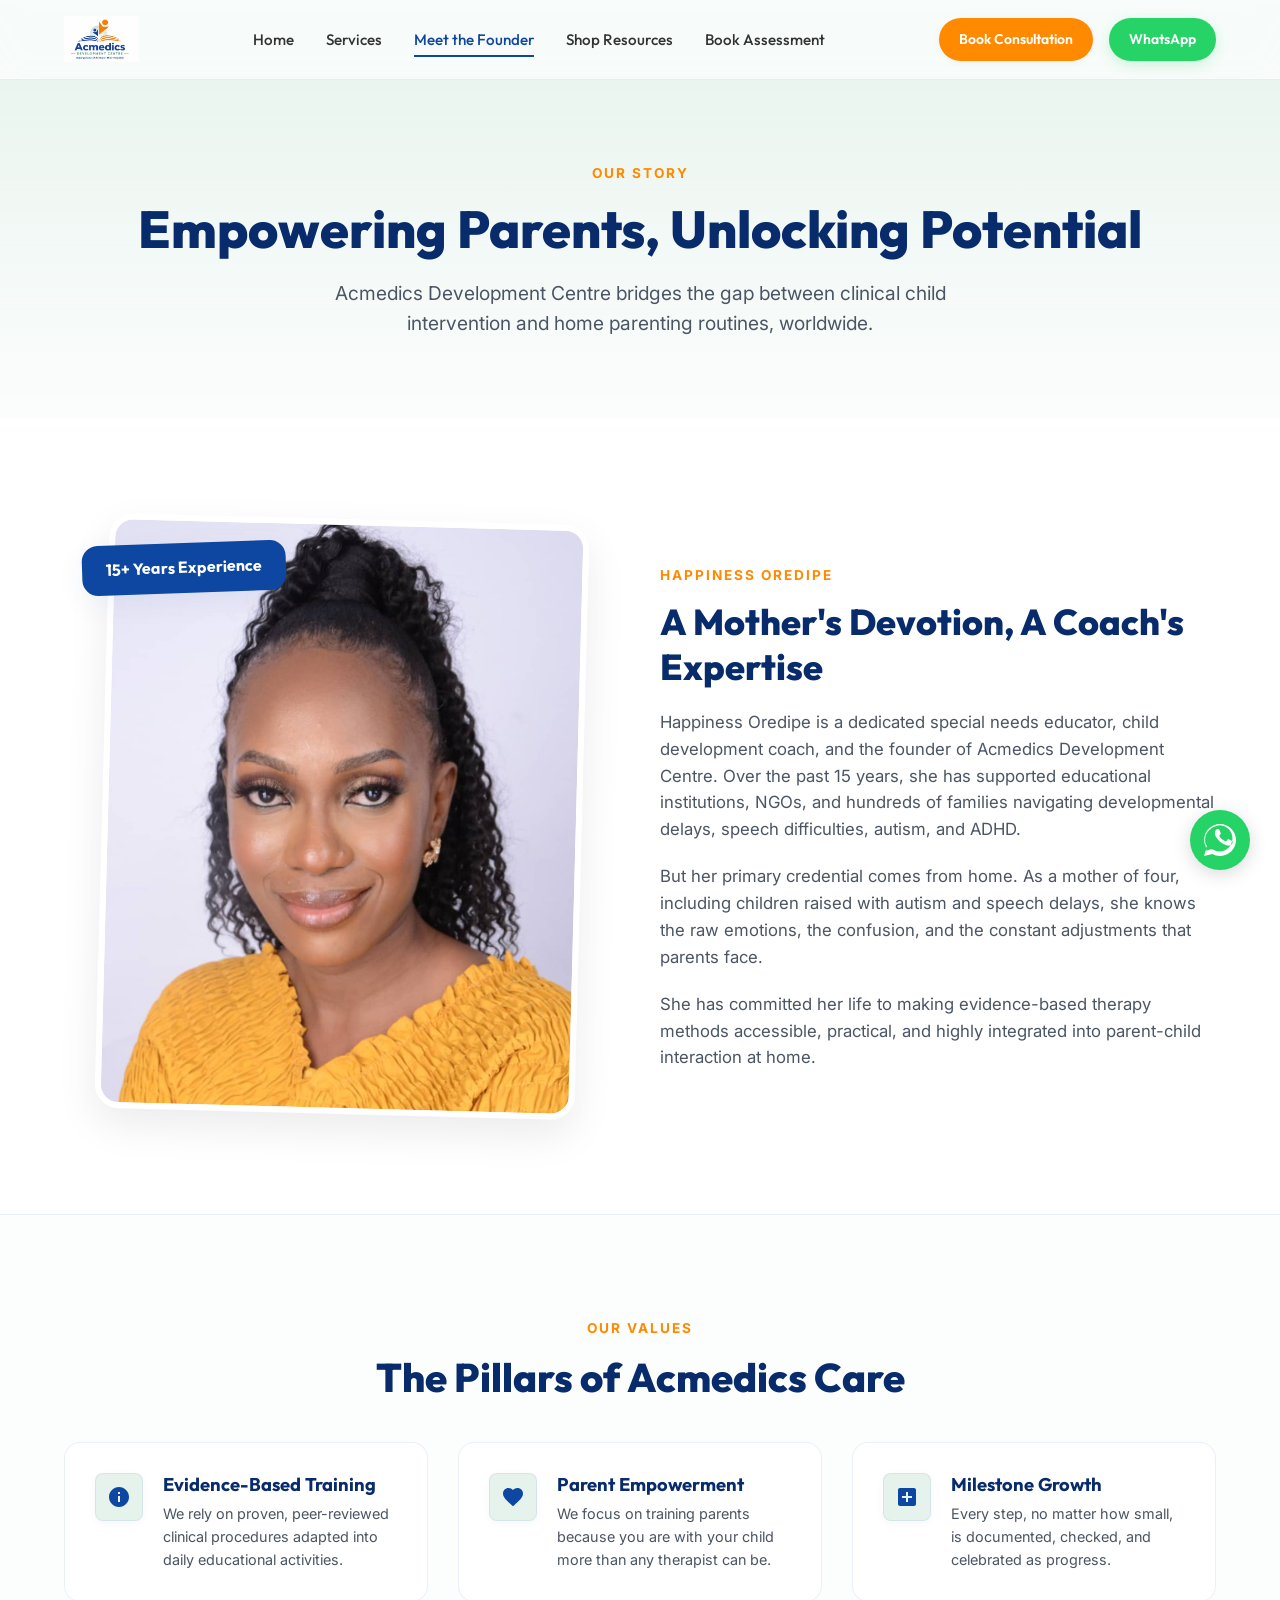
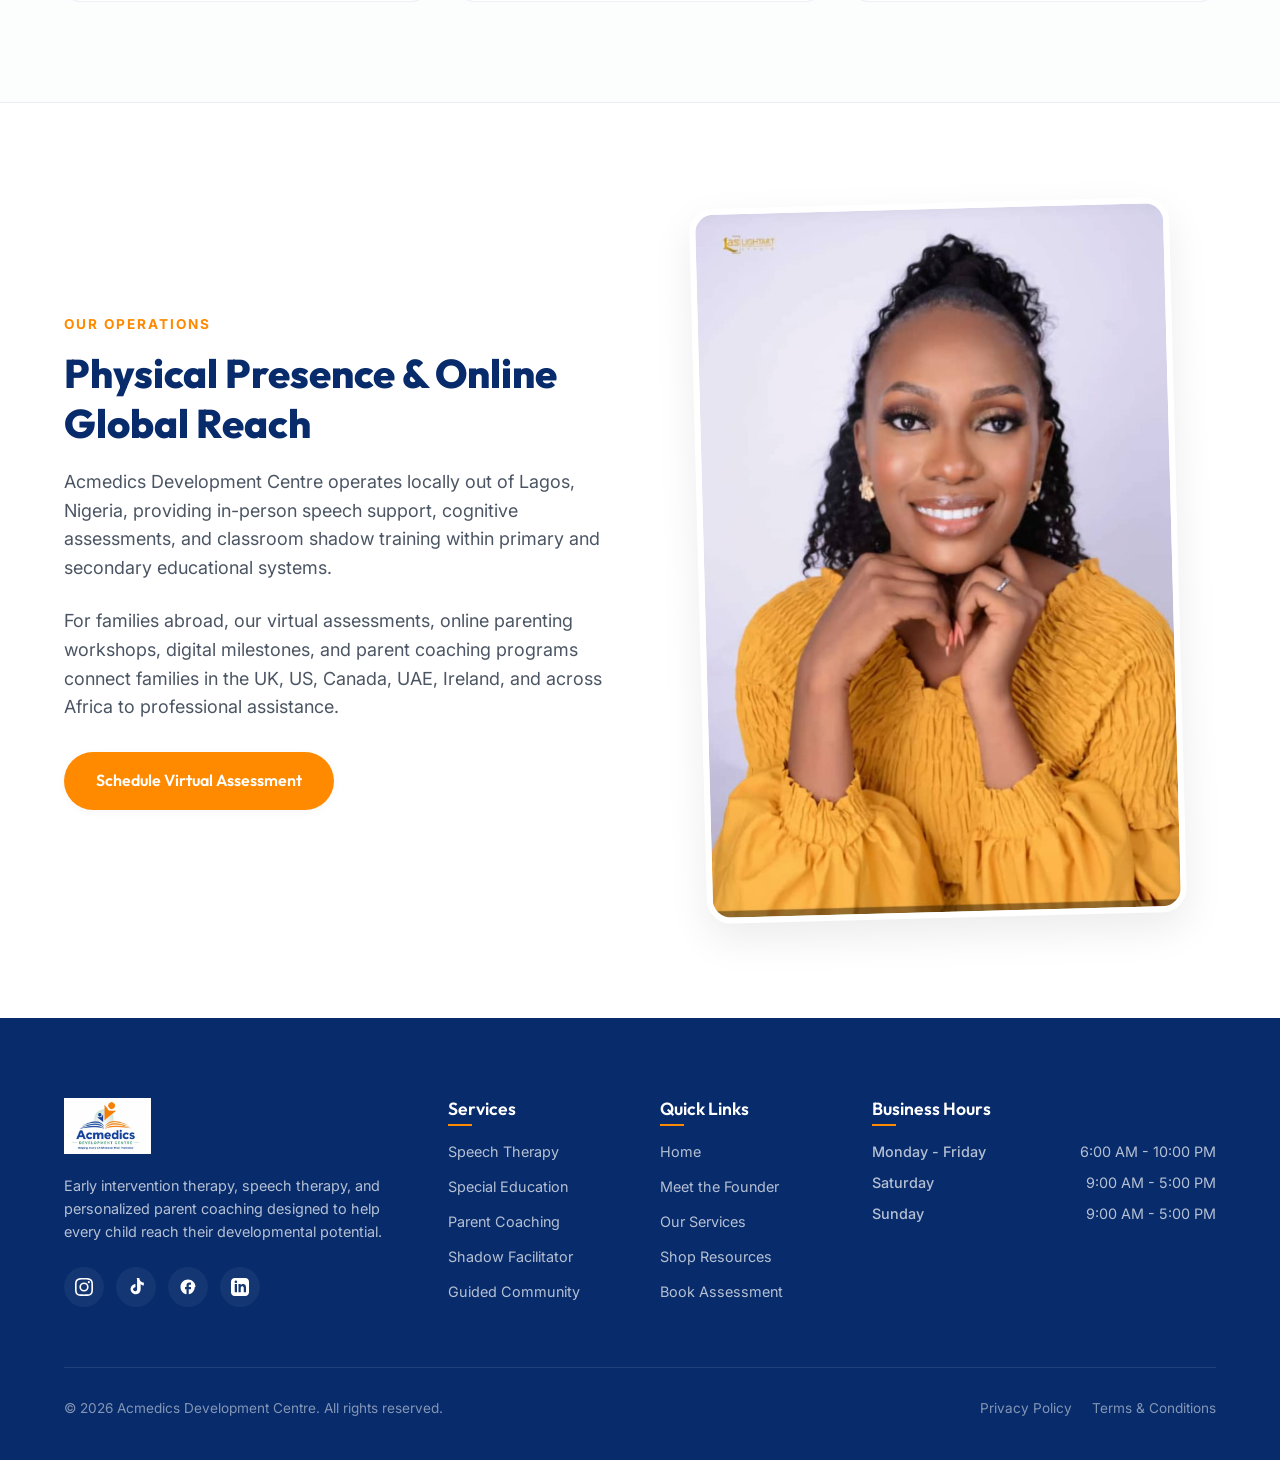
==== about.html @ 39075327 "Initial commit: Acmedics Multi-Page Early Intervention Landing Page with animations" ====
<!DOCTYPE html>
<html lang="en">
<head>
  <meta charset="UTF-8">
  <meta name="viewport" content="width=device-width, initial-scale=1.0">
  <title>About Happiness Oredipe &amp; Acmedics Development Centre</title>
  
  <meta name="description" content="Learn about Happiness Oredipe, founder of Acmedics Development Centre, child development coach, mother of four, and her 15+ years journey supporting families with early intervention and therapies.">
  
  <!-- Custom Stylesheet -->
  <link rel="stylesheet" href="css/style.css">
</head>
<body>

  <!-- ==========================================
     1. NAVIGATION NAVBAR
     ========================================== -->
  <header>
    <div class="container nav-container">
      <a href="index.html" class="logo" id="logoLink">
        <img src="assets/logo.png" alt="Acmedics Development Centre Logo">
      </a>
      
      <nav aria-label="Main Navigation">
        <ul class="nav-menu" id="navMenu">
          <li><a href="index.html" class="nav-link">Home</a></li>
          <li><a href="services.html" class="nav-link">Services</a></li>
          <li><a href="about.html" class="nav-link active-page">Meet the Founder</a></li>
          <li><a href="shop.html" class="nav-link">Shop Resources</a></li>
          <li><a href="book.html" class="nav-link">Book Assessment</a></li>
          <li class="nav-actions-mobile">
            <a href="book.html" class="btn btn-primary btn-sm">Book Consultation</a>
            <a href="https://wa.me/2348067616756" target="_blank" class="btn btn-whatsapp btn-sm">WhatsApp Us</a>
          </li>
        </ul>
      </nav>

      <div class="nav-actions">
        <a href="book.html" class="btn btn-primary btn-sm">Book Consultation</a>
        <a href="https://wa.me/2348067616756" target="_blank" class="btn btn-whatsapp btn-sm">
          WhatsApp
        </a>
      </div>

      <button class="nav-toggle" id="menuToggle" aria-label="Toggle Menu">
        <span></span>
        <span></span>
        <span></span>
      </button>
    </div>
  </header>

  <!-- ==========================================
     2. PAGE HERO
     ========================================== -->
  <section class="page-hero">
    <div class="container">
      <span class="section-subtitle">Our Story</span>
      <h1>Empowering Parents, Unlocking Potential</h1>
      <p>Acmedics Development Centre bridges the gap between clinical child intervention and home parenting routines, worldwide.</p>
    </div>
  </section>

  <!-- ==========================================
     3. FOUNDER PROFILE
     ========================================== -->
  <section class="section-padding" style="background-color: var(--color-white);">
    <div class="container grid-2">
      <div class="founder-img-container reveal">
        <div class="founder-img-frame" style="transform: rotate(1.5deg);">
          <img src="assets/founder_1.jpg" alt="Happiness Oredipe looking direct and smiling warmly">
        </div>
        <div class="founder-badge" style="background-color: var(--color-primary); color: var(--color-white); bottom: auto; top: 24px; left: -20px; right: auto; transform: rotate(-2deg);">15+ Years Experience</div>
      </div>
      <div class="reveal delay-200">
        <span class="section-subtitle">Happiness Oredipe</span>
        <h2 class="section-title" style="font-size: 2.25rem;">A Mother's Devotion, A Coach's Expertise</h2>
        <p class="section-desc" style="text-align: left; margin-left: 0; margin-bottom: 20px; font-size: 1.05rem;">
          Happiness Oredipe is a dedicated special needs educator, child development coach, and the founder of Acmedics Development Centre. Over the past 15 years, she has supported educational institutions, NGOs, and hundreds of families navigating developmental delays, speech difficulties, autism, and ADHD.
        </p>
        <p class="section-desc" style="text-align: left; margin-left: 0; margin-bottom: 20px; font-size: 1.05rem;">
          But her primary credential comes from home. As a mother of four, including children raised with autism and speech delays, she knows the raw emotions, the confusion, and the constant adjustments that parents face. 
        </p>
        <p class="section-desc" style="text-align: left; margin-left: 0; margin-bottom: 0; font-size: 1.05rem;">
          She has committed her life to making evidence-based therapy methods accessible, practical, and highly integrated into parent-child interaction at home.
        </p>
      </div>
    </div>
  </section>

  <!-- ==========================================
     4. PILLARS & MISSION
     ========================================== -->
  <section class="section-padding" style="background-color: var(--color-bg-light); border-top: var(--border-light); border-bottom: var(--border-light);">
    <div class="container">
      <div class="text-center">
        <span class="section-subtitle">Our Values</span>
        <h2 class="section-title">The Pillars of Acmedics Care</h2>
      </div>
      
      <div class="grid-3" style="margin-top: 40px;">
        
        <!-- Pillar 1 -->
        <div class="benefit-card reveal" style="background-color: var(--color-white);">
          <div class="benefit-icon" style="color: var(--color-primary); background-color: var(--color-mint);">
            <svg viewBox="0 0 24 24" fill="currentColor"><path d="M12 2C6.48 2 2 6.48 2 12s4.48 10 10 10 10-4.48 10-10S17.52 2 12 2zm1 15h-2v-6h2v6zm0-8h-2V7h2v2z"/></svg>
          </div>
          <div class="benefit-content">
            <h3>Evidence-Based Training</h3>
            <p>We rely on proven, peer-reviewed clinical procedures adapted into daily educational activities.</p>
          </div>
        </div>

        <!-- Pillar 2 -->
        <div class="benefit-card reveal delay-100" style="background-color: var(--color-white);">
          <div class="benefit-icon" style="color: var(--color-primary); background-color: var(--color-mint);">
            <svg viewBox="0 0 24 24" fill="currentColor"><path d="M12 21.35l-1.45-1.32C5.4 15.36 2 12.28 2 8.5 2 5.42 4.42 3 7.5 3c1.74 0 3.41.81 4.5 2.09C13.09 3.81 14.76 3 16.5 3 19.58 3 22 5.42 22 8.5c0 3.78-3.4 6.86-8.55 11.54L12 21.35z"/></svg>
          </div>
          <div class="benefit-content">
            <h3>Parent Empowerment</h3>
            <p>We focus on training parents because you are with your child more than any therapist can be.</p>
          </div>
        </div>

        <!-- Pillar 3 -->
        <div class="benefit-card reveal delay-200" style="background-color: var(--color-white);">
          <div class="benefit-icon" style="color: var(--color-primary); background-color: var(--color-mint);">
            <svg viewBox="0 0 24 24" fill="currentColor"><path d="M19 3H5c-1.1 0-2 .9-2 2v14c0 1.1.9 2 2 2h14c1.1 0 2-.9 2-2V5c0-1.1-.9-2-2-2zm-2 10h-4v4h-2v-4H7v-2h4V7h2v4h4v2z"/></svg>
          </div>
          <div class="benefit-content">
            <h3>Milestone Growth</h3>
            <p>Every step, no matter how small, is documented, checked, and celebrated as progress.</p>
          </div>
        </div>

      </div>
    </div>
  </section>

  <!-- ==========================================
     5. GEOGRAPHIC ECOSYSTEM
     ========================================== -->
  <section class="section-padding" style="background-color: var(--color-white);">
    <div class="container grid-2">
      <div class="reveal">
        <span class="section-subtitle">Our Operations</span>
        <h2 class="section-title">Physical Presence &amp; Online Global Reach</h2>
        <p class="section-desc" style="text-align: left; margin-left: 0; margin-bottom: 24px;">
          Acmedics Development Centre operates locally out of Lagos, Nigeria, providing in-person speech support, cognitive assessments, and classroom shadow training within primary and secondary educational systems.
        </p>
        <p class="section-desc" style="text-align: left; margin-left: 0; margin-bottom: 30px;">
          For families abroad, our virtual assessments, online parenting workshops, digital milestones, and parent coaching programs connect families in the UK, US, Canada, UAE, Ireland, and across Africa to professional assistance.
        </p>
        <a href="book.html" class="btn btn-primary">Schedule Virtual Assessment</a>
      </div>
      <div class="founder-img-container reveal delay-200">
        <div class="founder-img-frame" style="transform: rotate(-1.5deg);">
          <img src="assets/founder_2.jpg" alt="Happiness Oredipe chin on hands smiling warmly">
        </div>
      </div>
    </div>
  </section>

  <!-- ==========================================
     6. FOOTER
     ========================================== -->
  <footer>
    <div class="container">
      <div class="footer-top">
        <div class="footer-brand">
          <img src="assets/logo.png" alt="Acmedics Logo White">
          <p>
            Early intervention therapy, speech therapy, and personalized parent coaching designed to help every child reach their developmental potential.
          </p>
          <div class="footer-socials">
            <a href="https://instagram.com/HappinessOredipe" class="social-icon" target="_blank" aria-label="Instagram">
              <svg viewBox="0 0 24 24"><path d="M12 2.163c3.204 0 3.584.012 4.85.07 3.252.148 4.771 1.691 4.919 4.919.058 1.265.069 1.645.069 4.849 0 3.205-.012 3.584-.069 4.849-.149 3.225-1.664 4.771-4.919 4.919-1.266.058-1.644.07-4.85.07-3.204 0-3.584-.012-4.849-.07-3.26-.149-4.771-1.699-4.919-4.92-.058-1.265-.07-1.644-.07-4.849 0-3.204.013-3.583.07-4.849.149-3.227 1.664-4.771 4.919-4.919 1.266-.057 1.645-.069 4.849-.069zM12 0C8.741 0 8.333.014 7.053.072 2.695.272.273 2.69.073 7.051.014 8.333 0 8.741 0 12c0 3.259.014 3.668.072 4.948.2 4.358 2.618 6.78 6.98 6.98 1.281.058 1.689.072 4.948.072 3.259 0 3.668-.014 4.948-.072 4.354-.2 6.782-2.618 6.979-6.98.059-1.28.073-1.689.073-4.948 0-3.259-.014-3.667-.072-4.947-.196-4.354-2.617-6.78-6.979-6.98C15.668.014 15.259 0 12 0zm0 5.838a6.162 6.162 0 1 0 0 12.324 6.162 6.162 0 0 0 0-12.324zM12 16a4 4 0 1 1 0-8 4 4 0 0 1 0 8zm6.406-11.845a1.44 1.44 0 1 0 0 2.881 1.44 1.44 0 0 0 0-2.881z"/></svg>
            </a>
            <a href="https://tiktok.com/@HappinessOredipe" class="social-icon" target="_blank" aria-label="TikTok">
              <svg viewBox="0 0 24 24"><path d="M12.525.02c1.31-.02 2.61-.01 3.91-.02.08 1.53.63 3.09 1.75 4.17 1.12 1.11 2.7 1.62 4.24 1.79v4.03c-1.44-.17-2.86-.74-3.99-1.72-.08-.07-.17-.17-.24-.26v6.52c.03 2.11-.74 4.31-2.42 5.66-1.77 1.44-4.26 1.84-6.41 1.09-2.27-.78-4.04-2.81-4.47-5.18-.55-2.85.74-5.96 3.26-7.25.96-.5 2.02-.73 3.1-.71v4.13c-.88-.04-1.82.26-2.43.93-.8.84-.9 2.19-.3 3.19.64 1.09 2.02 1.62 3.19 1.25 1-.31 1.74-1.28 1.74-2.35-.02-3.15-.01-6.3-.01-9.45.01-1.63.01-3.25.01-4.88z"/></svg>
            </a>
            <a href="https://facebook.com/Happiness Oredipe" class="social-icon" target="_blank" aria-label="Facebook">
              <svg viewBox="0 0 24 24"><path d="M22 12c0-5.52-4.48-10-10-10S2 6.48 2 12c0 4.84 3.44 8.87 8 9.8V15H8v-3h2V9.5C10 7.57 11.57 6 13.5 6H16v3h-2c-.55 0-1 .45-1 1V12h3v3h-3v6.8c4.56-.93 8-4.96 8-9.8z"/></svg>
            </a>
            <a href="https://linkedin.com/in/Happiness Oredipe" class="social-icon" target="_blank" aria-label="LinkedIn">
              <svg viewBox="0 0 24 24"><path d="M19 0h-14c-2.761 0-5 2.239-5 5v14c0 2.761 2.239 5 5 5h14c2.762 0 5-2.239 5-5v-14c0-2.761-2.238-5-5-5zm-11 19h-3v-11h3v11zm-1.5-12.268c-.966 0-1.75-.779-1.75-1.75s.784-1.75 1.75-1.75 1.75.779 1.75 1.75-.784 1.75-1.75 1.75zm13.5 12.268h-3v-5.604c0-3.368-4-3.113-4 0v5.604h-3v-11h3v1.765c1.396-2.586 7-2.777 7 2.476v6.759z"/></svg>
            </a>
          </div>
        </div>
        
        <div class="footer-col">
          <h4>Services</h4>
          <ul class="footer-links">
            <li><a href="services.html">Speech Therapy</a></li>
            <li><a href="services.html">Special Education</a></li>
            <li><a href="services.html">Parent Coaching</a></li>
            <li><a href="services.html">Shadow Facilitator</a></li>
            <li><a href="about.html">Guided Community</a></li>
          </ul>
        </div>

        <div class="footer-col">
          <h4>Quick Links</h4>
          <ul class="footer-links">
            <li><a href="index.html">Home</a></li>
            <li><a href="about.html">Meet the Founder</a></li>
            <li><a href="services.html">Our Services</a></li>
            <li><a href="shop.html">Shop Resources</a></li>
            <li><a href="book.html">Book Assessment</a></li>
          </ul>
        </div>

        <div class="footer-col">
          <h4>Business Hours</h4>
          <ul class="footer-hours-list">
            <li><span>Monday - Friday</span> <span>6:00 AM - 10:00 PM</span></li>
            <li><span>Saturday</span> <span>9:00 AM - 5:00 PM</span></li>
            <li><span>Sunday</span> <span>9:00 AM - 5:00 PM</span></li>
          </ul>
        </div>
      </div>

      <div class="footer-bottom">
        <p>&copy; 2026 Acmedics Development Centre. All rights reserved.</p>
        <div class="footer-legal-links">
          <a href="#">Privacy Policy</a>
          <a href="#">Terms &amp; Conditions</a>
        </div>
      </div>
    </div>
  </footer>

  <!-- WhatsApp FAB -->
  <a href="https://wa.me/2348067616756?text=Hello%20Acmedics%2C%20I%20have%20questions%20regarding%20your%20coaching%20programs." class="whatsapp-fab" target="_blank" aria-label="Chat on WhatsApp">
    <svg viewBox="0 0 24 24"><path d="M.057 24l1.687-6.163c-1.041-1.804-1.588-3.849-1.587-5.946C.06 5.348 5.397.01 12.008.01c3.202.001 6.212 1.246 8.477 3.514 2.266 2.268 3.507 5.28 3.505 8.484-.004 6.657-5.34 11.997-11.953 11.997-2.005-.001-3.973-.502-5.724-1.455L0 24zm6.59-4.846c1.6.95 3.188 1.449 4.825 1.451 5.436 0 9.86-4.37 9.864-9.799.002-2.63-1.023-5.101-2.885-6.966a9.89 9.89 0 0 0-6.98-2.878C5.234 1.962.81 6.333.806 11.763c-.001 1.67.46 3.3 1.336 4.729l-.955 3.49 3.585-.929zm14.073-6.685c-.328-.164-1.942-.958-2.242-1.069-.3-.109-.519-.164-.738.164-.219.328-.847 1.069-1.039 1.288-.192.219-.384.246-.71.083-.327-.164-1.385-.51-2.637-1.627-.975-.87-1.633-1.944-1.825-2.272-.192-.328-.02-.505.144-.668.148-.147.328-.383.493-.575.164-.192.219-.328.328-.547.11-.219.055-.411-.027-.575-.082-.164-.738-1.78-.975-2.355-.262-.628-.522-.533-.715-.544l-.612-.01c-.219 0-.575.083-.876.411-.3.328-1.149 1.123-1.149 2.738 0 1.615 1.176 3.176 1.341 3.395.164.22 2.313 3.532 5.6 4.95.782.338 1.393.54 1.868.69.786.25 1.5.215 2.064.13.629-.095 1.942-.794 2.216-1.533.273-.739.273-1.37.19-1.506-.083-.137-.3-.219-.628-.383z"/></svg>
  </a>

  <!-- Mobile Sticky CTA Bottom Bar -->
  <div class="mobile-sticky-bar" id="mobileStickyBar">
    <a href="book.html" class="btn btn-primary btn-sm">Book Consultation</a>
    <a href="https://wa.me/2348067616756?text=Hello%20Acmedics%2C%20I%20would%20like%20to%20schedule%20an%20appointment." target="_blank" class="btn btn-whatsapp btn-sm">WhatsApp</a>
  </div>

  <script src="js/main.js"></script>
</body>
</html>
---- css/style.css ----
@import url('https://fonts.googleapis.com/css2?family=Inter:wght@300;400;500;600;700&family=Outfit:wght@400;500;600;700;800&display=swap');

/* ==========================================
   1. DESIGN SYSTEM & ROOT VARIABLES
   ========================================== */
:root {
  /* Color Palette */
  --color-primary: #0D47A1;       /* Deep medical/trustworthy blue */
  --color-primary-light: #1A5CBF; /* Lighter shade for gradients/hovers */
  --color-primary-dark: #072B6B;  /* Deeper shade for headers */
  --color-accent: #FF8A00;        /* Orange Accent for high-impact CTAs */
  --color-accent-light: #FFA133;
  --color-accent-dark: #D47300;
  --color-growth: #4CAF7D;        /* Gentle milestone green */
  --color-mint: #E6F3EC;          /* Soft approachable background mint */
  --color-mint-light: #F2F8F5;    /* Super soft background shade */
  --color-charcoal: #333333;      /* Core text color for readability */
  --color-body-bg: #FCFDFD;       /* Warm background white */
  --color-white: #FFFFFF;
  --color-grey-100: #F3F4F6;
  --color-grey-200: #E5E7EB;
  --color-grey-400: #9CA3AF;
  --color-grey-600: #4B5563;
  
  /* Typography */
  --font-display: 'Outfit', -apple-system, BlinkMacSystemFont, "Segoe UI", Roboto, sans-serif;
  --font-body: 'Inter', -apple-system, BlinkMacSystemFont, "Segoe UI", Roboto, sans-serif;
  
  /* Shadow Systems (Apple-like subtle depths) */
  --shadow-sm: 0 2px 8px rgba(0, 0, 0, 0.04);
  --shadow-md: 0 8px 30px rgba(13, 71, 161, 0.06);
  --shadow-lg: 0 16px 40px rgba(0, 0, 0, 0.08);
  --shadow-card-hover: 0 20px 50px rgba(13, 71, 161, 0.12);
  --shadow-btn-hover: 0 6px 20px rgba(255, 138, 0, 0.3);
  --shadow-btn-primary-hover: 0 6px 20px rgba(13, 71, 161, 0.25);
  
  /* Borders */
  --border-glass: 1px solid rgba(255, 255, 255, 0.4);
  --border-light: 1px solid rgba(13, 71, 161, 0.08);
  
  /* Transitions */
  --transition-fast: 0.2s cubic-bezier(0.16, 1, 0.3, 1);
  --transition-normal: 0.35s cubic-bezier(0.16, 1, 0.3, 1);
  --transition-slow: 0.6s cubic-bezier(0.16, 1, 0.3, 1);
  
  /* Border Radii */
  --radius-sm: 8px;
  --radius-md: 16px;
  --radius-lg: 24px;
  --radius-full: 9999px;
  
  /* Layout */
  --max-width: 1200px;
  --header-height: 80px;
}

/* ==========================================
   2. GENERAL RESET & BASE STYLES
   ========================================== */
*, *::before, *::after {
  box-sizing: border-box;
  margin: 0;
  padding: 0;
}

html {
  font-size: 16px;
  scroll-behavior: smooth;
  scroll-padding-top: calc(var(--header-height) + 20px);
}

body {
  font-family: var(--font-body);
  color: var(--color-charcoal);
  background-color: var(--color-body-bg);
  line-height: 1.6;
  -webkit-font-smoothing: antialiased;
  -moz-osx-font-smoothing: grayscale;
  overflow-x: hidden;
  opacity: 0;
  animation: fadeInPage 0.6s var(--transition-slow) forwards;
}

@keyframes fadeInPage {
  to { opacity: 1; }
}

img {
  max-width: 100%;
  height: auto;
  display: block;
}

a {
  color: inherit;
  text-decoration: none;
  transition: var(--transition-fast);
}

button, input, textarea, select {
  font-family: inherit;
  font-size: inherit;
  border: none;
  background: none;
  outline: none;
}

/* ==========================================
   3. TYPOGRAPHY & LAYOUT UTILITIES
   ========================================== */
.container {
  width: 100%;
  max-width: var(--max-width);
  margin-left: auto;
  margin-right: auto;
  padding-left: 24px;
  padding-right: 24px;
}

.section-padding {
  padding-top: 100px;
  padding-bottom: 100px;
}

@media (max-width: 768px) {
  .section-padding {
    padding-top: 60px;
    padding-bottom: 60px;
  }
}

.text-center { text-align: center; }

/* Grid Layouts */
.grid-2 {
  display: grid;
  grid-template-columns: repeat(2, 1fr);
  gap: 40px;
  align-items: center;
}

.grid-3 {
  display: grid;
  grid-template-columns: repeat(3, 1fr);
  gap: 30px;
}

.grid-4 {
  display: grid;
  grid-template-columns: repeat(4, 1fr);
  gap: 24px;
}

@media (max-width: 1024px) {
  .grid-3 { grid-template-columns: repeat(2, 1fr); }
  .grid-4 { grid-template-columns: repeat(2, 1fr); }
}

@media (max-width: 768px) {
  .grid-2, .grid-3, .grid-4 {
    grid-template-columns: 1fr;
    gap: 30px;
  }
}

/* Typography styles */
h1, h2, h3, h4 {
  font-family: var(--font-display);
  font-weight: 700;
  line-height: 1.25;
  color: var(--color-primary-dark);
}

.section-subtitle {
  text-transform: uppercase;
  font-size: 0.85rem;
  letter-spacing: 2px;
  color: var(--color-accent);
  font-weight: 700;
  margin-bottom: 12px;
  display: inline-block;
}

.section-title {
  font-size: 2.5rem;
  font-weight: 800;
  margin-bottom: 20px;
  color: var(--color-primary-dark);
}

@media (max-width: 768px) {
  .section-title {
    font-size: 2rem;
  }
}

.section-desc {
  font-size: 1.125rem;
  color: var(--color-grey-600);
  max-width: 650px;
  margin-left: auto;
  margin-right: auto;
  margin-bottom: 50px;
}

/* Common Badges */
.badge {
  display: inline-flex;
  align-items: center;
  gap: 6px;
  padding: 6px 16px;
  background-color: var(--color-mint);
  color: var(--color-primary-dark);
  font-family: var(--font-display);
  font-size: 0.875rem;
  font-weight: 600;
  border-radius: var(--radius-full);
  border: var(--border-light);
  margin-bottom: 16px;
}

/* ==========================================
   4. BUTTONS & INTERACTIVE ELEMENTS
   ========================================== */
.btn {
  display: inline-flex;
  align-items: center;
  justify-content: center;
  gap: 10px;
  padding: 16px 32px;
  font-family: var(--font-display);
  font-weight: 600;
  font-size: 1rem;
  border-radius: var(--radius-full);
  cursor: pointer;
  transition: var(--transition-normal);
}

.btn-primary {
  background-color: var(--color-accent);
  color: var(--color-white);
  box-shadow: var(--shadow-sm);
}

.btn-primary:hover {
  background-color: var(--color-accent-dark);
  transform: translateY(-2px);
  box-shadow: var(--shadow-btn-hover);
}

.btn-secondary {
  background-color: var(--color-primary);
  color: var(--color-white);
}

.btn-secondary:hover {
  background-color: var(--color-primary-dark);
  transform: translateY(-2px);
  box-shadow: var(--shadow-btn-primary-hover);
}

.btn-outline {
  background-color: transparent;
  color: var(--color-primary);
  border: 2px solid var(--color-primary);
}

.btn-outline:hover {
  background-color: var(--color-primary);
  color: var(--color-white);
  transform: translateY(-2px);
}

.btn-whatsapp {
  background-color: #25D366;
  color: var(--color-white);
  box-shadow: 0 4px 14px rgba(37, 211, 102, 0.2);
}

.btn-whatsapp:hover {
  background-color: #128C7E;
  transform: translateY(-2px);
  box-shadow: 0 6px 20px rgba(37, 211, 102, 0.35);
}

.btn-sm {
  padding: 10px 20px;
  font-size: 0.875rem;
}

/* ==========================================
   5. NAVBAR & NAVIGATION
   ========================================== */
header {
  position: fixed;
  top: 0;
  left: 0;
  width: 100%;
  height: var(--header-height);
  z-index: 1000;
  background-color: rgba(252, 253, 253, 0.85);
  backdrop-filter: blur(16px) saturate(180%);
  -webkit-backdrop-filter: blur(16px) saturate(180%);
  border-bottom: var(--border-light);
  transition: var(--transition-normal);
}

header.scrolled {
  height: 70px;
  box-shadow: var(--shadow-sm);
  background-color: rgba(252, 253, 253, 0.95);
}

.nav-container {
  display: flex;
  align-items: center;
  justify-content: space-between;
  height: 100%;
}

.logo img {
  height: 48px;
  width: auto;
  object-fit: contain;
}

.nav-menu {
  display: flex;
  align-items: center;
  gap: 32px;
  list-style: none;
}

.nav-link {
  font-family: var(--font-display);
  font-weight: 500;
  font-size: 0.95rem;
  color: var(--color-charcoal);
  position: relative;
  padding: 8px 0;
}

.nav-link::after {
  content: '';
  position: absolute;
  bottom: 0;
  left: 0;
  width: 0;
  height: 2px;
  background-color: var(--color-primary);
  transition: var(--transition-fast);
}

.nav-link:hover, .nav-link.active-page {
  color: var(--color-primary);
}

.nav-link:hover::after, .nav-link.active-page::after {
  width: 100%;
}

.nav-actions {
  display: flex;
  align-items: center;
  gap: 16px;
}

/* Hamburger menu button for mobile */
.nav-toggle {
  display: none;
  flex-direction: column;
  justify-content: space-between;
  width: 24px;
  height: 18px;
  cursor: pointer;
  z-index: 1001;
}

.nav-toggle span {
  display: block;
  height: 2px;
  width: 100%;
  background-color: var(--color-primary);
  border-radius: var(--radius-full);
  transition: var(--transition-normal);
}

@media (max-width: 1024px) {
  .nav-toggle {
    display: flex;
  }
  
  .nav-menu {
    position: fixed;
    top: 0;
    right: -100%;
    width: 300px;
    height: 100vh;
    background-color: var(--color-white);
    box-shadow: var(--shadow-lg);
    flex-direction: column;
    align-items: flex-start;
    padding: 100px 40px 40px;
    transition: var(--transition-slow);
    z-index: 1000;
    overflow-y: auto;
  }
  
  .nav-menu.active {
    right: 0;
  }
  
  .nav-menu li {
    width: 100%;
  }
  
  .nav-link {
    font-size: 1.15rem;
    display: block;
    width: 100%;
    padding: 12px 0;
    border-bottom: 1px solid var(--color-grey-100);
  }
  
  .nav-actions {
    display: none;
  }

  .nav-menu .nav-actions-mobile {
    display: flex;
    flex-direction: column;
    width: 100%;
    gap: 16px;
    margin-top: 30px;
  }
}

@media (min-width: 1025px) {
  .nav-actions-mobile {
    display: none;
  }
}

/* Hamburger Menu animation */
.nav-toggle.active span:nth-child(1) {
  transform: translateY(8px) rotate(45deg);
}

.nav-toggle.active span:nth-child(2) {
  opacity: 0;
}

.nav-toggle.active span:nth-child(3) {
  transform: translateY(-8px) rotate(-45deg);
}

/* ==========================================
   6. HERO & PAGE HERO SECTIONS
   ========================================== */
.hero {
  position: relative;
  min-height: 100vh;
  padding-top: calc(var(--header-height) + 60px);
  background: radial-gradient(circle at top right, var(--color-mint) 0%, rgba(252,253,253,0) 50%);
  display: flex;
  align-items: center;
}

.hero-content {
  max-width: 620px;
}

.hero-tagline {
  font-family: var(--font-display);
  font-weight: 700;
  font-size: 1rem;
  color: var(--color-accent);
  text-transform: uppercase;
  letter-spacing: 1.5px;
  margin-bottom: 16px;
}

.hero-title {
  font-size: 3.5rem;
  font-weight: 800;
  line-height: 1.15;
  color: var(--color-primary-dark);
  margin-bottom: 24px;
}

.hero-title span {
  color: var(--color-primary);
  position: relative;
  display: inline-block;
}

.hero-title span::after {
  content: '';
  position: absolute;
  left: 0;
  bottom: 4px;
  width: 100%;
  height: 8px;
  background-color: var(--color-mint);
  z-index: -1;
  border-radius: var(--radius-full);
}

.hero-desc {
  font-size: 1.15rem;
  color: var(--color-grey-600);
  margin-bottom: 40px;
  line-height: 1.7;
}

.hero-btns {
  display: flex;
  align-items: center;
  gap: 20px;
}

.hero-visual {
  position: relative;
  width: 100%;
  border-radius: var(--radius-lg);
  overflow: hidden;
  box-shadow: var(--shadow-lg);
  border: 4px solid var(--color-white);
  transition: var(--transition-slow);
}

.hero-visual:hover {
  transform: scale(1.01) translateY(-4px);
  box-shadow: var(--shadow-card-hover);
}

.hero-visual img {
  width: 100%;
  height: 100%;
  object-fit: cover;
}

/* Inner Page Hero Header */
.page-hero {
  padding-top: calc(var(--header-height) + 80px);
  padding-bottom: 80px;
  background: linear-gradient(180deg, var(--color-mint) 0%, rgba(252,253,253,0) 100%);
  text-align: center;
  position: relative;
}

.page-hero h1 {
  font-size: 3.25rem;
  font-weight: 800;
  color: var(--color-primary-dark);
  margin-bottom: 16px;
}

.page-hero p {
  font-size: 1.2rem;
  color: var(--color-grey-600);
  max-width: 700px;
  margin: 0 auto;
}

@media (max-width: 1024px) {
  .hero {
    padding-top: calc(var(--header-height) + 30px);
    padding-bottom: 60px;
  }
  .hero-title {
    font-size: 2.75rem;
  }
  .page-hero h1 {
    font-size: 2.5rem;
  }
}

@media (max-width: 768px) {
  .hero-title {
    font-size: 2.25rem;
  }
  .hero-btns {
    flex-direction: column;
    align-items: stretch;
    gap: 12px;
  }
  .page-hero {
    padding-top: calc(var(--header-height) + 40px);
    padding-bottom: 50px;
  }
  .page-hero h1 {
    font-size: 2.25rem;
  }
}

/* ==========================================
   7. TRUST BANNER
   ========================================== */
.trust-banner {
  background-color: var(--color-white);
  border-top: var(--border-light);
  border-bottom: var(--border-light);
  padding: 30px 0;
  position: relative;
  z-index: 10;
}

.trust-items {
  display: flex;
  justify-content: space-between;
  align-items: center;
  flex-wrap: wrap;
  gap: 24px;
}

.trust-item {
  display: flex;
  align-items: center;
  gap: 12px;
}

.trust-icon {
  display: flex;
  align-items: center;
  justify-content: center;
  width: 44px;
  height: 44px;
  border-radius: var(--radius-full);
  background-color: var(--color-mint-light);
  color: var(--color-primary);
  border: var(--border-light);
}

.trust-icon svg {
  width: 22px;
  height: 22px;
}

.trust-text {
  font-family: var(--font-display);
  font-weight: 600;
  font-size: 0.95rem;
  color: var(--color-primary-dark);
}

@media (max-width: 1024px) {
  .trust-items {
    justify-content: center;
    gap: 30px 40px;
  }
}

@media (max-width: 600px) {
  .trust-items {
    display: grid;
    grid-template-columns: repeat(2, 1fr);
    gap: 20px;
  }
  .trust-item {
    flex-direction: column;
    text-align: center;
    gap: 8px;
  }
}

/* ==========================================
   8. ABOUT & MISSION SECTION
   ========================================== */
.about {
  background-color: var(--color-white);
}

.about-features {
  display: flex;
  flex-direction: column;
  gap: 20px;
}

.about-feature {
  display: flex;
  gap: 16px;
  padding: 20px;
  border-radius: var(--radius-md);
  border: var(--border-light);
  background-color: var(--color-bg-light);
  transition: var(--transition-normal);
}

.about-feature:hover {
  transform: translateX(6px);
  background-color: var(--color-mint-light);
}

.about-feature-icon {
  flex-shrink: 0;
  width: 48px;
  height: 48px;
  background-color: var(--color-primary);
  color: var(--color-white);
  border-radius: var(--radius-md);
  display: flex;
  align-items: center;
  justify-content: center;
}

.about-feature-icon svg {
  width: 24px;
  height: 24px;
}

.about-feature-content h4 {
  font-size: 1.15rem;
  color: var(--color-primary-dark);
  margin-bottom: 4px;
}

.about-feature-content p {
  font-size: 0.95rem;
  color: var(--color-grey-600);
}

/* ==========================================
   9. MEET THE FOUNDER SECTION
   ========================================== */
.founder {
  background-color: var(--color-mint-light);
  position: relative;
}

.founder::before {
  content: '';
  position: absolute;
  left: 0;
  top: 0;
  width: 100%;
  height: 100%;
  background: radial-gradient(circle at bottom left, var(--color-mint) 0%, rgba(230,243,236,0) 60%);
  pointer-events: none;
}

.founder-img-container {
  position: relative;
  width: 100%;
  max-width: 480px;
  margin: 0 auto;
}

.founder-img-frame {
  border-radius: var(--radius-lg);
  overflow: hidden;
  box-shadow: var(--shadow-lg);
  border: 6px solid var(--color-white);
  background-color: var(--color-white);
  transform: rotate(-1.5deg);
  transition: var(--transition-slow);
}

.founder-img-frame:hover {
  transform: rotate(0deg) scale(1.02);
  box-shadow: var(--shadow-card-hover);
}

.founder-img-frame img {
  width: 100%;
  height: auto;
  display: block;
}

.founder-badge {
  position: absolute;
  bottom: 24px;
  right: -20px;
  background-color: var(--color-accent);
  color: var(--color-white);
  padding: 12px 24px;
  border-radius: var(--radius-md);
  box-shadow: var(--shadow-md);
  font-family: var(--font-display);
  font-weight: 700;
  font-size: 1rem;
  transform: rotate(2deg);
}

@media (max-width: 768px) {
  .founder-badge {
    right: 10px;
  }
}

.founder-bio {
  z-index: 1;
}

.founder-bio h3 {
  font-size: 2rem;
  color: var(--color-primary-dark);
  margin-bottom: 4px;
}

.founder-title {
  font-family: var(--font-display);
  color: var(--color-accent);
  font-weight: 600;
  font-size: 1.1rem;
  margin-bottom: 24px;
}

.founder-text {
  font-size: 1.05rem;
  color: var(--color-grey-600);
  margin-bottom: 20px;
}

.founder-journey {
  background-color: var(--color-white);
  padding: 24px;
  border-radius: var(--radius-md);
  border-left: 4px solid var(--color-primary);
  box-shadow: var(--shadow-sm);
  margin-top: 30px;
}

.founder-journey p {
  font-size: 0.975rem;
  font-style: italic;
  color: var(--color-primary-dark);
  font-weight: 500;
}

/* ==========================================
   10. SERVICES & DETAILED SECTIONS
   ========================================== */
.services {
  background-color: var(--color-white);
}

.services-grid {
  display: grid;
  grid-template-columns: repeat(3, 1fr);
  gap: 30px;
}

@media (max-width: 1024px) {
  .services-grid {
    grid-template-columns: repeat(2, 1fr);
  }
}

@media (max-width: 768px) {
  .services-grid {
    grid-template-columns: 1fr;
  }
}

.service-card {
  background-color: var(--color-bg-light);
  border: var(--border-light);
  border-radius: var(--radius-md);
  padding: 36px 30px;
  transition: var(--transition-normal);
  display: flex;
  flex-direction: column;
  justify-content: space-between;
  height: 100%;
}

.service-card:hover {
  background-color: var(--color-white);
  transform: translateY(-8px);
  box-shadow: var(--shadow-card-hover);
  border-color: var(--color-primary-light);
}

.service-icon {
  width: 56px;
  height: 56px;
  border-radius: var(--radius-md);
  background-color: var(--color-mint);
  color: var(--color-primary);
  display: flex;
  align-items: center;
  justify-content: center;
  margin-bottom: 24px;
  transition: var(--transition-fast);
}

.service-card:hover .service-icon {
  background-color: var(--color-primary);
  color: var(--color-white);
}

.service-icon svg {
  width: 28px;
  height: 28px;
}

.service-card h3 {
  font-size: 1.35rem;
  margin-bottom: 12px;
  color: var(--color-primary-dark);
}

.service-card p {
  font-size: 0.95rem;
  color: var(--color-grey-600);
  margin-bottom: 24px;
  flex-grow: 1;
}

.service-link {
  display: inline-flex;
  align-items: center;
  gap: 8px;
  font-family: var(--font-display);
  font-weight: 600;
  font-size: 0.9rem;
  color: var(--color-primary);
}

.service-link svg {
  width: 16px;
  height: 16px;
  transition: var(--transition-fast);
}

.service-card:hover .service-link {
  color: var(--color-accent);
}

.service-card:hover .service-link svg {
  transform: translateX(4px);
  fill: var(--color-accent);
}

/* Spotlight Card (2x wide in grid) */
.service-card.spotlight {
  grid-column: span 2;
  background: linear-gradient(135deg, var(--color-mint-light) 0%, var(--color-white) 100%);
  border: 2px solid var(--color-primary-light);
  display: grid;
  grid-template-columns: 1fr 1fr;
  gap: 30px;
  align-items: center;
  padding: 40px;
}

@media (max-width: 1024px) {
  .service-card.spotlight {
    grid-column: span 2;
    grid-template-columns: 1fr;
  }
}

@media (max-width: 768px) {
  .service-card.spotlight {
    grid-column: span 1;
    padding: 30px;
  }
}

.spotlight-info {
  display: flex;
  flex-direction: column;
  justify-content: center;
}

.spotlight-badge {
  background-color: var(--color-accent);
  color: var(--color-white);
  padding: 4px 12px;
  font-size: 0.75rem;
  font-weight: 700;
  text-transform: uppercase;
  border-radius: var(--radius-full);
  align-self: flex-start;
  margin-bottom: 12px;
}

.spotlight-img {
  width: 100%;
  border-radius: var(--radius-md);
  overflow: hidden;
  box-shadow: var(--shadow-md);
  border: 3px solid var(--color-white);
  transition: var(--transition-normal);
}

.service-card.spotlight:hover .spotlight-img {
  transform: scale(1.03) rotate(1deg);
  box-shadow: var(--shadow-lg);
}

/* Alternating Feature Columns for Services page */
.service-detail-section {
  background-color: var(--color-white);
  border-bottom: var(--border-light);
}

.service-detail-section:nth-child(even) {
  background-color: var(--color-bg-light);
}

.feature-row {
  display: grid;
  grid-template-columns: repeat(2, 1fr);
  gap: 60px;
  align-items: center;
}

.feature-row.reverse {
  direction: rtl;
}

.feature-row.reverse .feature-content {
  direction: ltr;
}

.feature-image {
  border-radius: var(--radius-lg);
  overflow: hidden;
  box-shadow: var(--shadow-lg);
  border: 4px solid var(--color-white);
  transition: var(--transition-slow);
}

.feature-image:hover {
  transform: scale(1.015);
  box-shadow: var(--shadow-card-hover);
}

.feature-image img {
  width: 100%;
  height: auto;
  display: block;
}

.feature-content h2 {
  font-size: 2.25rem;
  margin-bottom: 20px;
  color: var(--color-primary-dark);
}

.feature-content p {
  color: var(--color-grey-600);
  margin-bottom: 24px;
}

.bullet-list {
  list-style: none;
  display: flex;
  flex-direction: column;
  gap: 12px;
  margin-bottom: 30px;
}

.bullet-list li {
  display: flex;
  align-items: center;
  gap: 10px;
  font-size: 0.95rem;
  color: var(--color-charcoal);
  font-weight: 500;
}

.bullet-list svg {
  color: var(--color-growth);
  width: 20px;
  height: 20px;
  flex-shrink: 0;
}

@media (max-width: 900px) {
  .feature-row {
    grid-template-columns: 1fr;
    gap: 30px;
  }
  .feature-row.reverse {
    direction: ltr;
  }
}

/* ==========================================
   11. OUR PROCESS (HOW WE HELP)
   ========================================== */
.process {
  background-color: var(--color-bg-light);
}

.process-timeline {
  position: relative;
  display: grid;
  grid-template-columns: repeat(4, 1fr);
  gap: 30px;
  margin-top: 60px;
}

/* Horizontal connecting line on desktop */
.process-timeline::before {
  content: '';
  position: absolute;
  top: 55px;
  left: 10%;
  width: 80%;
  height: 2px;
  background-color: var(--color-grey-200);
  z-index: 1;
}

.process-step {
  position: relative;
  text-align: center;
  z-index: 2;
}

.process-number {
  width: 110px;
  height: 110px;
  border-radius: var(--radius-full);
  background-color: var(--color-white);
  border: 4px solid var(--color-mint);
  color: var(--color-primary);
  font-family: var(--font-display);
  font-size: 2.25rem;
  font-weight: 800;
  display: flex;
  align-items: center;
  justify-content: center;
  margin: 0 auto 24px;
  box-shadow: var(--shadow-sm);
  transition: var(--transition-normal);
}

.process-step:hover .process-number {
  background-color: var(--color-primary);
  color: var(--color-white);
  border-color: var(--color-accent);
  transform: scale(1.1);
  box-shadow: var(--shadow-md);
}

.process-step h3 {
  font-size: 1.25rem;
  color: var(--color-primary-dark);
  margin-bottom: 12px;
}

.process-step p {
  font-size: 0.9rem;
  color: var(--color-grey-600);
  padding: 0 10px;
}

@media (max-width: 900px) {
  .process-timeline {
    grid-template-columns: 1fr;
    gap: 40px;
  }
  
  .process-timeline::before {
    top: 0;
    left: 50%;
    width: 2px;
    height: 90%;
    transform: translateX(-50%);
  }
}

/* ==========================================
   12. WHY CHOOSE ACMEDICS
   ========================================== */
.why-choose {
  background-color: var(--color-white);
}

.benefits-grid {
  display: grid;
  grid-template-columns: repeat(3, 1fr);
  gap: 30px;
}

@media (max-width: 1024px) {
  .benefits-grid {
    grid-template-columns: repeat(2, 1fr);
  }
}

@media (max-width: 768px) {
  .benefits-grid {
    grid-template-columns: 1fr;
  }
}

.benefit-card {
  background-color: var(--color-bg-light);
  border: var(--border-light);
  border-radius: var(--radius-md);
  padding: 30px;
  display: flex;
  align-items: flex-start;
  gap: 20px;
  transition: var(--transition-normal);
}

.benefit-card:hover {
  background-color: var(--color-mint-light);
  border-color: var(--color-growth);
  transform: translateY(-4px);
}

.benefit-icon {
  flex-shrink: 0;
  width: 48px;
  height: 48px;
  border-radius: var(--radius-sm);
  background-color: var(--color-white);
  color: var(--color-growth);
  border: var(--border-light);
  display: flex;
  align-items: center;
  justify-content: center;
  box-shadow: var(--shadow-sm);
}

.benefit-icon svg {
  width: 24px;
  height: 24px;
}

.benefit-content h3 {
  font-size: 1.15rem;
  color: var(--color-primary-dark);
  margin-bottom: 6px;
}

.benefit-content p {
  font-size: 0.9rem;
  color: var(--color-grey-600);
}

/* ==========================================
   13. GLOBAL REACH SECTION
   ========================================== */
.reach {
  background: linear-gradient(180deg, var(--color-white) 0%, var(--color-mint-light) 100%);
  text-align: center;
}

.reach-grid {
  max-width: 900px;
  margin: 50px auto 0;
}

.country-badges {
  display: flex;
  flex-wrap: wrap;
  justify-content: center;
  gap: 12px;
  margin-bottom: 40px;
}

.country-tag {
  background-color: var(--color-white);
  border: var(--border-light);
  padding: 10px 24px;
  border-radius: var(--radius-full);
  font-family: var(--font-display);
  font-weight: 600;
  font-size: 1rem;
  color: var(--color-primary-dark);
  box-shadow: var(--shadow-sm);
  transition: var(--transition-fast);
  display: flex;
  align-items: center;
  gap: 8px;
}

.country-tag:hover {
  transform: scale(1.05);
  border-color: var(--color-accent);
  box-shadow: var(--shadow-md);
}

.reach-stats {
  display: flex;
  justify-content: center;
  gap: 80px;
}

.stat-item h4 {
  font-size: 3rem;
  color: var(--color-primary);
  font-weight: 800;
  margin-bottom: 4px;
}

.stat-item p {
  font-family: var(--font-display);
  font-weight: 600;
  font-size: 1rem;
  color: var(--color-grey-600);
}

@media (max-width: 600px) {
  .reach-stats {
    flex-direction: column;
    gap: 30px;
  }
}

/* ==========================================
   14. COMMUNITY CTA BANNER
   ========================================== */
.community {
  background-color: var(--color-white);
}

.community-banner {
  background: linear-gradient(135deg, var(--color-primary-dark) 0%, var(--color-primary) 100%);
  color: var(--color-white);
  border-radius: var(--radius-lg);
  padding: 60px 80px;
  display: flex;
  align-items: center;
  justify-content: space-between;
  gap: 40px;
  position: relative;
  overflow: hidden;
  box-shadow: var(--shadow-lg);
}

.community-banner::before {
  content: '';
  position: absolute;
  right: -50px;
  bottom: -50px;
  width: 300px;
  height: 300px;
  background-color: rgba(255, 255, 255, 0.03);
  border-radius: var(--radius-full);
}

.community-info {
  max-width: 600px;
  z-index: 2;
}

.community-info h2 {
  color: var(--color-white);
  font-size: 2.25rem;
  font-weight: 800;
  margin-bottom: 16px;
}

.community-info p {
  color: rgba(255, 255, 255, 0.85);
  font-size: 1.1rem;
  margin-bottom: 24px;
}

.community-benefits {
  display: grid;
  grid-template-columns: repeat(2, 1fr);
  gap: 12px;
  list-style: none;
}

.community-benefits li {
  display: flex;
  align-items: center;
  gap: 8px;
  font-size: 0.95rem;
  color: rgba(255, 255, 255, 0.9);
}

.community-benefits svg {
  width: 18px;
  height: 18px;
  fill: var(--color-accent);
}

.community-action {
  z-index: 2;
  flex-shrink: 0;
}

@media (max-width: 1024px) {
  .community-banner {
    padding: 50px;
    flex-direction: column;
    text-align: center;
  }
  .community-benefits {
    justify-items: center;
    max-width: 450px;
    margin: 0 auto;
  }
}

@media (max-width: 600px) {
  .community-banner {
    padding: 40px 24px;
  }
  .community-info h2 {
    font-size: 1.75rem;
  }
  .community-benefits {
    grid-template-columns: 1fr;
  }
}

/* ==========================================
   15. TESTIMONIALS CAROUSEL
   ========================================== */
.testimonials {
  background-color: var(--color-mint-light);
  overflow: hidden;
}

.carousel-container {
  position: relative;
  max-width: 800px;
  margin: 0 auto;
}

.carousel-wrapper {
  overflow: hidden;
  position: relative;
}

.carousel-track {
  display: flex;
  transition: transform 0.5s cubic-bezier(0.16, 1, 0.3, 1);
  will-change: transform;
}

.carousel-slide {
  flex-shrink: 0;
  width: 100%;
  padding: 10px;
}

.testimonial-card {
  background-color: var(--color-white);
  border-radius: var(--radius-lg);
  padding: 50px;
  border: var(--border-light);
  box-shadow: var(--shadow-md);
  position: relative;
  text-align: center;
}

.testimonial-card::before {
  content: '“';
  position: absolute;
  top: 15px;
  left: 50%;
  transform: translateX(-50%);
  font-family: var(--font-display);
  font-size: 8rem;
  line-height: 1;
  color: rgba(13, 71, 161, 0.05);
  font-weight: 800;
  z-index: 0;
}

.testimonial-quote {
  font-size: 1.25rem;
  font-style: italic;
  font-weight: 400;
  color: var(--color-charcoal);
  margin-bottom: 30px;
  position: relative;
  z-index: 1;
  line-height: 1.8;
}

.testimonial-author {
  display: flex;
  flex-direction: column;
  align-items: center;
  gap: 4px;
}

.author-avatar {
  width: 60px;
  height: 60px;
  border-radius: var(--radius-full);
  background-color: var(--color-mint);
  color: var(--color-primary);
  display: flex;
  align-items: center;
  justify-content: center;
  font-family: var(--font-display);
  font-weight: 800;
  font-size: 1.25rem;
  border: 3px solid var(--color-white);
  box-shadow: var(--shadow-sm);
  margin-bottom: 8px;
}

.author-name {
  font-family: var(--font-display);
  font-weight: 700;
  color: var(--color-primary-dark);
  font-size: 1.1rem;
}

.author-loc {
  font-size: 0.85rem;
  color: var(--color-grey-400);
  font-weight: 500;
  text-transform: uppercase;
  letter-spacing: 1px;
}

.carousel-dots {
  display: flex;
  justify-content: center;
  gap: 10px;
  margin-top: 30px;
}

.carousel-dot {
  width: 10px;
  height: 10px;
  border-radius: var(--radius-full);
  background-color: var(--color-grey-200);
  cursor: pointer;
  transition: var(--transition-fast);
}

.carousel-dot.active {
  background-color: var(--color-primary);
  width: 24px;
}

.carousel-btn {
  position: absolute;
  top: 50%;
  transform: translateY(-50%);
  width: 50px;
  height: 50px;
  background-color: var(--color-white);
  color: var(--color-primary);
  border-radius: var(--radius-full);
  display: flex;
  align-items: center;
  justify-content: center;
  cursor: pointer;
  box-shadow: var(--shadow-sm);
  border: var(--border-light);
  z-index: 5;
  transition: var(--transition-fast);
}

.carousel-btn:hover {
  background-color: var(--color-primary);
  color: var(--color-white);
  box-shadow: var(--shadow-md);
}

.carousel-btn-prev { left: -70px; }
.carousel-btn-next { right: -70px; }

@media (max-width: 1024px) {
  .carousel-btn { display: none; }
  .testimonial-card { padding: 40px 24px; }
}

/* ==========================================
   16. FAQ SECTION (ACCORDION)
   ========================================== */
.faq {
  background-color: var(--color-white);
}

.faq-accordion {
  max-width: 800px;
  margin: 0 auto;
}

.faq-item {
  border-bottom: 1px solid var(--color-grey-200);
  margin-bottom: 16px;
}

.faq-header {
  width: 100%;
  display: flex;
  justify-content: space-between;
  align-items: center;
  padding: 24px 0;
  cursor: pointer;
  text-align: left;
}

.faq-header h3 {
  font-size: 1.15rem;
  color: var(--color-primary-dark);
  font-weight: 600;
  transition: var(--transition-fast);
}

.faq-header:hover h3 {
  color: var(--color-primary-light);
}

.faq-icon {
  flex-shrink: 0;
  width: 24px;
  height: 24px;
  position: relative;
  display: flex;
  align-items: center;
  justify-content: center;
}

.faq-icon span {
  position: absolute;
  display: block;
  background-color: var(--color-primary);
  border-radius: var(--radius-full);
  transition: var(--transition-normal);
}

/* Horizontal line of + sign */
.faq-icon span:nth-child(1) {
  width: 14px;
  height: 2px;
}

/* Vertical line of + sign */
.faq-icon span:nth-child(2) {
  width: 2px;
  height: 14px;
}

/* Animation on FAQ active state */
.faq-item.active .faq-icon span:nth-child(2) {
  transform: rotate(90deg);
  opacity: 0;
}

.faq-content {
  max-height: 0;
  overflow: hidden;
  transition: max-height 0.4s ease;
}

.faq-content p {
  padding-bottom: 24px;
  color: var(--color-grey-600);
  font-size: 0.975rem;
  line-height: 1.7;
}

/* ==========================================
   17. RESOURCE SHOP ELEMENTS
   ========================================== */
.shop-filters {
  display: flex;
  justify-content: center;
  gap: 16px;
  margin-bottom: 40px;
}

.shop-filter-btn {
  padding: 10px 28px;
  border-radius: var(--radius-full);
  border: var(--border-light);
  font-family: var(--font-display);
  font-weight: 600;
  cursor: pointer;
  background-color: var(--color-white);
  transition: var(--transition-fast);
  box-shadow: var(--shadow-sm);
  color: var(--color-primary-dark);
}

.shop-filter-btn.active, .shop-filter-btn:hover {
  background-color: var(--color-primary);
  color: var(--color-white);
  border-color: var(--color-primary);
}

.shop-grid {
  display: grid;
  grid-template-columns: repeat(3, 1fr);
  gap: 30px;
}

.shop-card {
  background-color: var(--color-white);
  border: var(--border-light);
  border-radius: var(--radius-md);
  overflow: hidden;
  box-shadow: var(--shadow-sm);
  transition: var(--transition-normal);
  display: flex;
  flex-direction: column;
  height: 100%;
}

.shop-card:hover {
  transform: translateY(-8px);
  box-shadow: var(--shadow-card-hover);
  border-color: var(--color-primary-light);
}

.shop-card-img {
  height: 240px;
  overflow: hidden;
  border-bottom: var(--border-light);
  position: relative;
  background-color: var(--color-bg-light);
}

.shop-card-img img {
  width: 100%;
  height: 100%;
  object-fit: cover;
  transition: var(--transition-slow);
}

.shop-card:hover .shop-card-img img {
  transform: scale(1.04);
}

.shop-card-badge {
  position: absolute;
  top: 16px;
  left: 16px;
  background-color: var(--color-accent);
  color: var(--color-white);
  padding: 4px 12px;
  font-size: 0.75rem;
  font-weight: 700;
  text-transform: uppercase;
  border-radius: var(--radius-full);
  box-shadow: var(--shadow-sm);
}

.shop-card-content {
  padding: 24px;
  display: flex;
  flex-direction: column;
  flex-grow: 1;
}

.shop-card-title {
  font-size: 1.25rem;
  margin-bottom: 8px;
  color: var(--color-primary-dark);
}

.shop-card-rating {
  color: #FFC107;
  font-size: 0.9rem;
  margin-bottom: 12px;
  display: flex;
  gap: 2px;
}

.shop-card-desc {
  font-size: 0.95rem;
  color: var(--color-grey-600);
  margin-bottom: 24px;
  flex-grow: 1;
}

.shop-card-footer {
  display: flex;
  justify-content: space-between;
  align-items: center;
  border-top: 1px solid var(--color-grey-100);
  padding-top: 16px;
  margin-top: auto;
}

.shop-card-price {
  font-family: var(--font-display);
  font-weight: 800;
  font-size: 1.35rem;
  color: var(--color-primary);
}

@media (max-width: 1024px) {
  .shop-grid {
    grid-template-columns: repeat(2, 1fr);
  }
}

@media (max-width: 768px) {
  .shop-grid {
    grid-template-columns: 1fr;
  }
  .shop-filters {
    flex-wrap: wrap;
    gap: 10px;
  }
  .shop-filter-btn {
    padding: 8px 18px;
    font-size: 0.875rem;
  }
}

/* ==========================================
   18. SCHEDULER & ASSESSMENT DASHBOARD
   ========================================== */
.booking-dashboard {
  background-color: var(--color-white);
  border-radius: var(--radius-lg);
  border: var(--border-light);
  box-shadow: var(--shadow-md);
  padding: 40px;
  max-width: 700px;
  margin: 0 auto;
}

.booking-steps-nav {
  display: flex;
  justify-content: space-between;
  border-bottom: 1px solid var(--color-grey-200);
  padding-bottom: 20px;
  margin-bottom: 30px;
}

.booking-step-indicator {
  display: flex;
  align-items: center;
  gap: 8px;
  font-family: var(--font-display);
  font-weight: 600;
  font-size: 0.9rem;
  color: var(--color-grey-400);
}

.booking-step-indicator.active {
  color: var(--color-primary);
}

.booking-step-number {
  width: 28px;
  height: 28px;
  border-radius: var(--radius-full);
  background-color: var(--color-grey-100);
  display: flex;
  align-items: center;
  justify-content: center;
  font-size: 0.85rem;
  font-weight: 700;
  color: var(--color-grey-600);
}

.booking-step-indicator.active .booking-step-number {
  background-color: var(--color-primary);
  color: var(--color-white);
}

.booking-form-step {
  display: none;
}

.booking-form-step.active {
  display: block;
}

.booking-nav-btns {
  display: flex;
  justify-content: space-between;
  margin-top: 30px;
  border-top: 1px solid var(--color-grey-100);
  padding-top: 20px;
}

@media (max-width: 600px) {
  .booking-dashboard {
    padding: 24px 16px;
  }
  .booking-steps-nav {
    flex-direction: column;
    gap: 12px;
  }
}

/* ==========================================
   19. CONTACT & SCHEDULING SECTION
   ========================================== */
.contact {
  background-color: var(--color-bg-light);
}

.contact-info {
  display: flex;
  flex-direction: column;
  gap: 24px;
}

.contact-card {
  background-color: var(--color-white);
  border: var(--border-light);
  border-radius: var(--radius-md);
  padding: 24px;
  display: flex;
  gap: 20px;
  box-shadow: var(--shadow-sm);
  transition: var(--transition-normal);
}

.contact-card:hover {
  transform: translateY(-4px);
  box-shadow: var(--shadow-md);
  border-color: var(--color-accent);
}

.contact-card-icon {
  flex-shrink: 0;
  width: 48px;
  height: 48px;
  border-radius: var(--radius-sm);
  background-color: var(--color-mint);
  color: var(--color-primary);
  display: flex;
  align-items: center;
  justify-content: center;
}

.contact-card-icon svg {
  width: 24px;
  height: 24px;
}

.contact-card-details h4 {
  font-size: 1rem;
  color: var(--color-primary-dark);
  margin-bottom: 4px;
}

.contact-card-details p, .contact-card-details a {
  font-size: 0.95rem;
  color: var(--color-grey-600);
}

.contact-card-details a:hover {
  color: var(--color-primary);
  text-decoration: underline;
}

/* Contact Form Grid */
.contact-form-container {
  background-color: var(--color-white);
  border: var(--border-light);
  border-radius: var(--radius-lg);
  padding: 40px;
  box-shadow: var(--shadow-md);
}

@media (max-width: 768px) {
  .contact-form-container {
    padding: 30px 20px;
  }
}

.form-group {
  margin-bottom: 20px;
}

.form-row {
  display: grid;
  grid-template-columns: repeat(2, 1fr);
  gap: 20px;
  margin-bottom: 20px;
}

@media (max-width: 600px) {
  .form-row {
    grid-template-columns: 1fr;
    gap: 0;
  }
}

.form-group label {
  display: block;
  font-family: var(--font-display);
  font-weight: 600;
  font-size: 0.875rem;
  color: var(--color-primary-dark);
  margin-bottom: 6px;
}

.form-group input, .form-group select, .form-group textarea {
  width: 100%;
  padding: 12px 16px;
  background-color: var(--color-bg-light);
  border: 1px solid var(--color-grey-200);
  border-radius: var(--radius-sm);
  color: var(--color-charcoal);
  font-size: 0.95rem;
  transition: var(--transition-fast);
}

.form-group input:focus, .form-group select:focus, .form-group textarea:focus {
  border-color: var(--color-primary-light);
  background-color: var(--color-white);
  box-shadow: 0 0 0 3px rgba(13, 71, 161, 0.1);
}

.form-group textarea {
  resize: vertical;
  min-height: 120px;
}

/* ==========================================
   20. FOOTER
   ========================================== */
footer {
  background-color: var(--color-primary-dark);
  color: var(--color-white);
  padding-top: 80px;
  padding-bottom: 40px;
  font-size: 0.9rem;
}

.footer-top {
  display: grid;
  grid-template-columns: 2fr 1fr 1fr 2fr;
  gap: 40px;
  padding-bottom: 60px;
  border-bottom: 1px solid rgba(255, 255, 255, 0.1);
}

@media (max-width: 1024px) {
  .footer-top {
    grid-template-columns: 1fr 1fr;
    gap: 40px 30px;
  }
}

@media (max-width: 600px) {
  .footer-top {
    grid-template-columns: 1fr;
  }
}

.footer-brand img {
  height: 56px;
  width: auto;
  margin-bottom: 20px;
}

.footer-brand p {
  color: rgba(255, 255, 255, 0.7);
  line-height: 1.6;
  margin-bottom: 24px;
  max-width: 320px;
}

.footer-col h4 {
  color: var(--color-white);
  font-size: 1.1rem;
  font-weight: 600;
  margin-bottom: 20px;
  position: relative;
  display: inline-block;
}

.footer-col h4::after {
  content: '';
  position: absolute;
  bottom: -6px;
  left: 0;
  width: 24px;
  height: 2px;
  background-color: var(--color-accent);
}

.footer-links {
  list-style: none;
  display: flex;
  flex-direction: column;
  gap: 12px;
}

.footer-links a {
  color: rgba(255, 255, 255, 0.7);
}

.footer-links a:hover {
  color: var(--color-accent);
  padding-left: 4px;
}

.footer-socials {
  display: flex;
  gap: 12px;
  margin-top: 10px;
}

.social-icon {
  width: 40px;
  height: 40px;
  background-color: rgba(255, 255, 255, 0.05);
  color: var(--color-white);
  border-radius: var(--radius-full);
  display: flex;
  align-items: center;
  justify-content: center;
  transition: var(--transition-fast);
}

.social-icon:hover {
  background-color: var(--color-accent);
  transform: translateY(-2px);
}

.social-icon svg {
  width: 18px;
  height: 18px;
  fill: currentColor;
}

.footer-hours-list {
  list-style: none;
  display: flex;
  flex-direction: column;
  gap: 8px;
  color: rgba(255, 255, 255, 0.7);
}

.footer-hours-list li {
  display: flex;
  justify-content: space-between;
}

.footer-hours-list span:first-child {
  font-weight: 500;
}

.footer-bottom {
  padding-top: 30px;
  display: flex;
  justify-content: space-between;
  align-items: center;
  flex-wrap: wrap;
  gap: 20px;
  color: rgba(255, 255, 255, 0.5);
  font-size: 0.85rem;
}

.footer-legal-links {
  display: flex;
  gap: 20px;
}

.footer-legal-links a:hover {
  color: var(--color-white);
}

@media (max-width: 600px) {
  .footer-bottom {
    flex-direction: column;
    text-align: center;
  }
}

/* ==========================================
   21. FLOATING ACTION BUTTON & SCROLL BAR
   ========================================== */
.whatsapp-fab {
  position: fixed;
  bottom: 30px;
  right: 30px;
  width: 60px;
  height: 60px;
  background-color: #25D366;
  color: var(--color-white);
  border-radius: var(--radius-full);
  display: flex;
  align-items: center;
  justify-content: center;
  box-shadow: 0 4px 18px rgba(0, 0, 0, 0.15);
  z-index: 900;
  transition: var(--transition-normal);
  animation: pulse-whatsapp 2s infinite;
}

.whatsapp-fab:hover {
  background-color: #128C7E;
  transform: scale(1.08) translateY(-2px);
}

.whatsapp-fab svg {
  width: 32px;
  height: 32px;
  fill: currentColor;
}

@keyframes pulse-whatsapp {
  0% {
    box-shadow: 0 0 0 0 rgba(37, 211, 102, 0.5);
  }
  70% {
    box-shadow: 0 0 0 15px rgba(37, 211, 102, 0);
  }
  100% {
    box-shadow: 0 0 0 0 rgba(37, 211, 102, 0);
  }
}

/* Mobile Sticky Bottom CTA Bar */
.mobile-sticky-bar {
  position: fixed;
  bottom: 0;
  left: 0;
  width: 100%;
  background-color: rgba(252, 253, 253, 0.9);
  backdrop-filter: blur(12px);
  -webkit-backdrop-filter: blur(12px);
  padding: 12px 20px;
  box-shadow: 0 -4px 20px rgba(0, 0, 0, 0.08);
  display: none;
  grid-template-columns: repeat(2, 1fr);
  gap: 12px;
  z-index: 899;
}

@media (max-width: 768px) {
  .mobile-sticky-bar.visible {
    display: grid;
  }
  
  .whatsapp-fab {
    bottom: 80px;
    right: 20px;
    width: 50px;
    height: 50px;
  }
  
  .whatsapp-fab svg {
    width: 26px;
    height: 26px;
  }
}

/* ==========================================
   22. SCROLL ANIMATIONS (Intersection Observer)
   ========================================== */
.reveal {
  opacity: 0;
  transform: translateY(30px);
  transition: opacity var(--transition-slow), transform var(--transition-slow);
}

.reveal.active {
  opacity: 1;
  transform: translateY(0);
}

/* Interactive Card Tilt Transitions */
.tilt-card {
  transform-style: preserve-3d;
  transition: transform 0.2s cubic-bezier(0.16, 1, 0.3, 1), box-shadow 0.2s cubic-bezier(0.16, 1, 0.3, 1);
  perspective: 1000px;
}

/* Animation Delays */
.delay-100 { transition-delay: 100ms; }
.delay-200 { transition-delay: 200ms; }
.delay-300 { transition-delay: 300ms; }
.delay-400 { transition-delay: 400ms; }
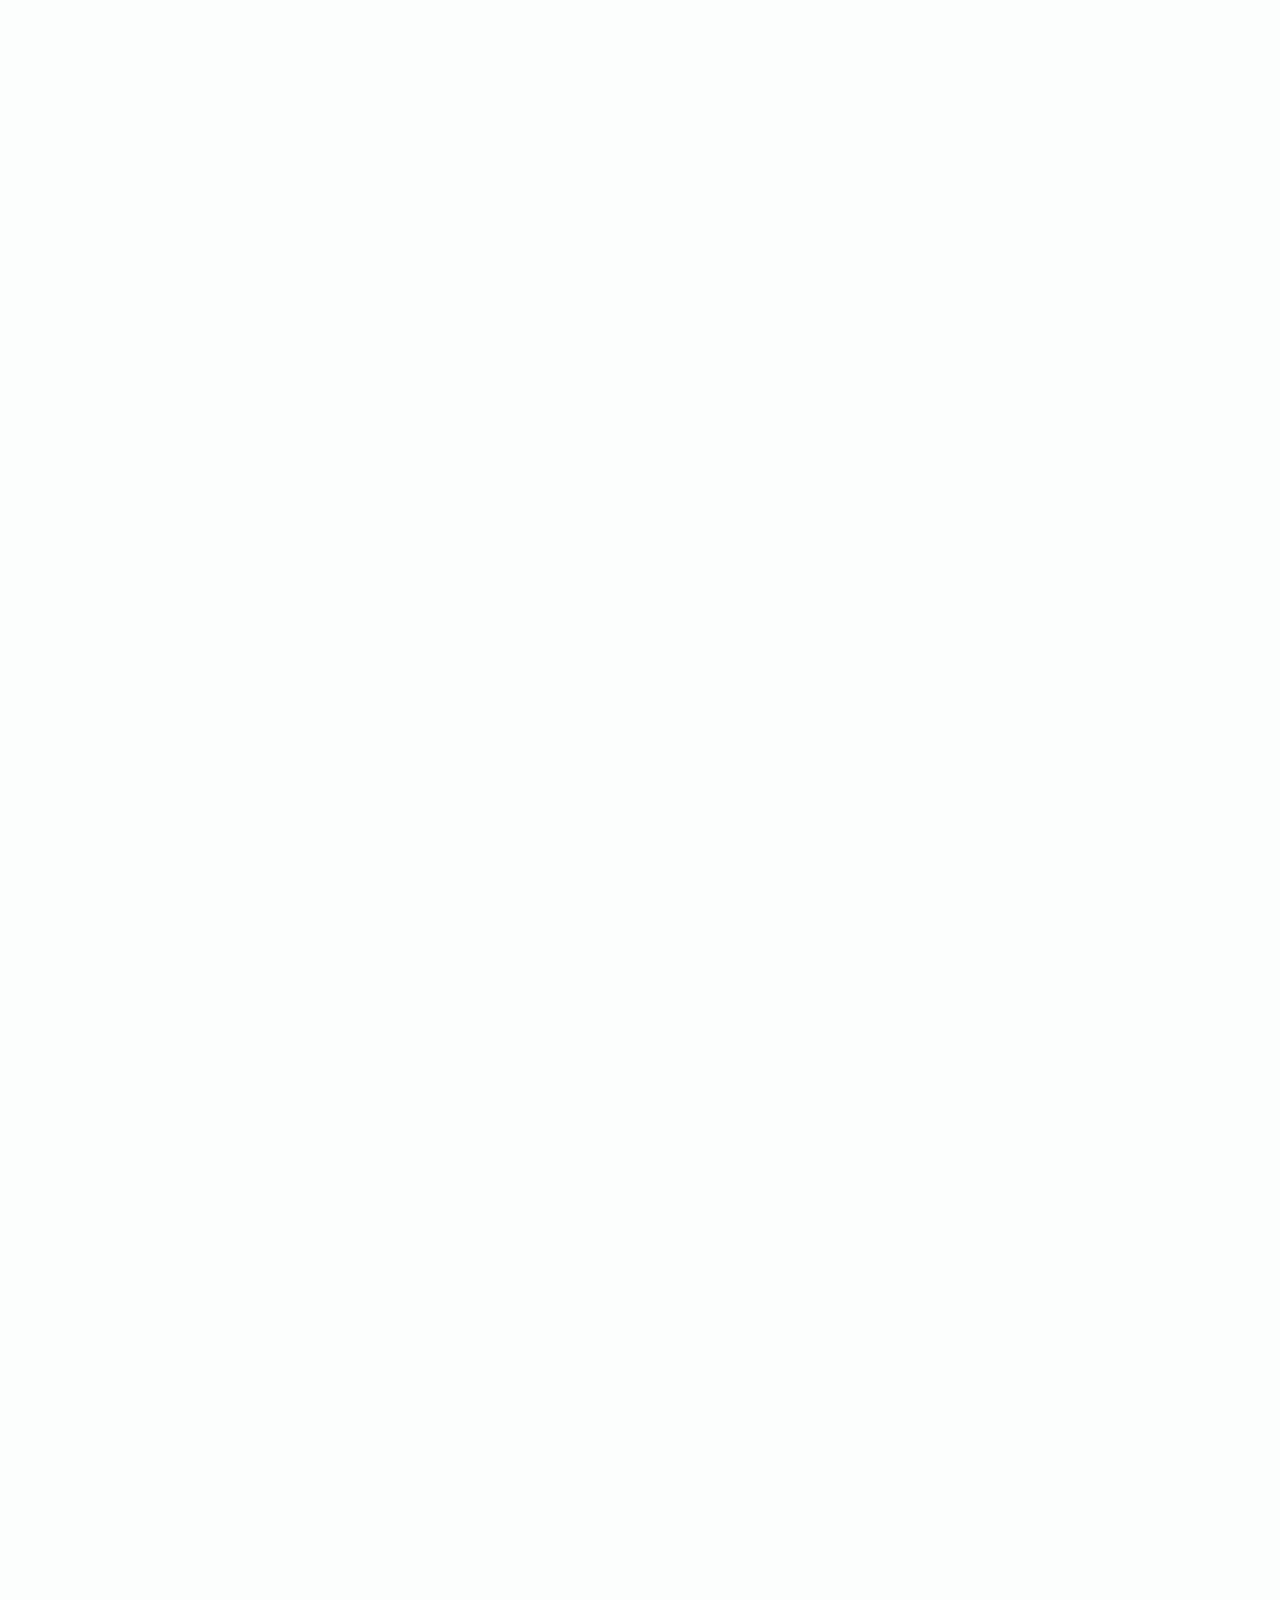
==== commit fa7a2424: "Refine: Add page preloader, slide-in entry staggers, fix wobbly WhatsApp SVG paths, and optimize mob" ====
--- a/about.html
+++ b/about.html
@@ -11,6 +11,17 @@
   <link rel="stylesheet" href="css/style.css">
 </head>
 <body>
+
+  <!-- ==========================================
+     0. PAGE PRELOADER SCREEN
+     ========================================== -->
+  <div class="preloader" id="preloader" aria-hidden="true">
+    <div class="preloader-content">
+      <img src="assets/logo.png" alt="Acmedics Logo" class="preloader-logo">
+      <div class="preloader-bar"><div class="preloader-progress"></div></div>
+    </div>
+  </div>
+
 
   <!-- ==========================================
      1. NAVIGATION NAVBAR
@@ -232,7 +243,7 @@
 
   <!-- WhatsApp FAB -->
   <a href="https://wa.me/2348067616756?text=Hello%20Acmedics%2C%20I%20have%20questions%20regarding%20your%20coaching%20programs." class="whatsapp-fab" target="_blank" aria-label="Chat on WhatsApp">
-    <svg viewBox="0 0 24 24"><path d="M.057 24l1.687-6.163c-1.041-1.804-1.588-3.849-1.587-5.946C.06 5.348 5.397.01 12.008.01c3.202.001 6.212 1.246 8.477 3.514 2.266 2.268 3.507 5.28 3.505 8.484-.004 6.657-5.34 11.997-11.953 11.997-2.005-.001-3.973-.502-5.724-1.455L0 24zm6.59-4.846c1.6.95 3.188 1.449 4.825 1.451 5.436 0 9.86-4.37 9.864-9.799.002-2.63-1.023-5.101-2.885-6.966a9.89 9.89 0 0 0-6.98-2.878C5.234 1.962.81 6.333.806 11.763c-.001 1.67.46 3.3 1.336 4.729l-.955 3.49 3.585-.929zm14.073-6.685c-.328-.164-1.942-.958-2.242-1.069-.3-.109-.519-.164-.738.164-.219.328-.847 1.069-1.039 1.288-.192.219-.384.246-.71.083-.327-.164-1.385-.51-2.637-1.627-.975-.87-1.633-1.944-1.825-2.272-.192-.328-.02-.505.144-.668.148-.147.328-.383.493-.575.164-.192.219-.328.328-.547.11-.219.055-.411-.027-.575-.082-.164-.738-1.78-.975-2.355-.262-.628-.522-.533-.715-.544l-.612-.01c-.219 0-.575.083-.876.411-.3.328-1.149 1.123-1.149 2.738 0 1.615 1.176 3.176 1.341 3.395.164.22 2.313 3.532 5.6 4.95.782.338 1.393.54 1.868.69.786.25 1.5.215 2.064.13.629-.095 1.942-.794 2.216-1.533.273-.739.273-1.37.19-1.506-.083-.137-.3-.219-.628-.383z"/></svg>
+    <svg viewBox="0 0 24 24"><path d="M12.031 2a9.978 9.978 0 00-9.978 9.978c0 1.579.366 3.116 1.063 4.507L2 22l5.706-1.498c1.332.727 2.825 1.11 4.321 1.11A9.982 9.982 0 0022 11.977 9.98 9.98 0 0012.031 2zm5.82 14.18c-.244.688-1.22 1.252-1.685 1.298-.448.047-.98.077-2.923-.683-2.482-.971-4.08-3.487-4.202-3.652-.123-.165-.997-1.325-.997-2.528 0-1.203.629-1.794.851-2.04.22-.246.48-.308.64-.308.16 0 .32 0 .459.006.15.006.348-.057.545.419.197.477.677 1.65.736 1.774.06.124.099.268.016.433-.083.165-.124.268-.246.412-.124.143-.26.32-.37.429-.122.12-.25.251-.107.496.143.245.635 1.047 1.362 1.694.937.834 1.727 1.092 1.973 1.214.246.121.39.102.535-.065.145-.166.629-.731.797-.98.168-.247.336-.206.566-.122.23.084 1.458.687 1.71.81.25.124.417.186.48.289.061.103.061.597-.183 1.285z"/></svg>
   </a>
 
   <!-- Mobile Sticky CTA Bottom Bar -->
--- a/css/style.css
+++ b/css/style.css
@@ -78,7 +78,7 @@
   -moz-osx-font-smoothing: grayscale;
   overflow-x: hidden;
   opacity: 0;
-  animation: fadeInPage 0.6s var(--transition-slow) forwards;
+  animation: fadeInPage 0.6s var(--transition-slow) 0.4s forwards;
 }
 
 @keyframes fadeInPage {
@@ -106,7 +106,106 @@
 }
 
 /* ==========================================
-   3. TYPOGRAPHY & LAYOUT UTILITIES
+   3. PRELOADER & ENTRANCE ANIMATIONS
+   ========================================== */
+.preloader {
+  position: fixed;
+  top: 0;
+  left: 0;
+  width: 100vw;
+  height: 100vh;
+  background-color: var(--color-white);
+  display: flex;
+  align-items: center;
+  justify-content: center;
+  z-index: 99999;
+  transition: opacity 0.6s cubic-bezier(0.16, 1, 0.3, 1), transform 0.6s cubic-bezier(0.16, 1, 0.3, 1);
+}
+
+.preloader-content {
+  text-align: center;
+}
+
+.preloader-logo {
+  height: 72px;
+  width: auto;
+  margin-bottom: 24px;
+  animation: preloader-logo-pulse 1.2s ease-in-out infinite alternate;
+}
+
+@keyframes preloader-logo-pulse {
+  from { transform: scale(0.96); opacity: 0.7; }
+  to { transform: scale(1.04); opacity: 1; }
+}
+
+.preloader-bar {
+  width: 140px;
+  height: 4px;
+  background-color: var(--color-mint);
+  border-radius: var(--radius-full);
+  overflow: hidden;
+  margin: 0 auto;
+}
+
+.preloader-progress {
+  width: 0;
+  height: 100%;
+  background-color: var(--color-primary);
+  animation: preloader-progress-bar 1.0s cubic-bezier(0.16, 1, 0.3, 1) forwards;
+}
+
+@keyframes preloader-progress-bar {
+  to { width: 100%; }
+}
+
+.preloader.fade-out {
+  opacity: 0;
+  pointer-events: none;
+  transform: scale(1.03);
+}
+
+/* Landing Page Hero Staggered Cascade */
+.hero-content .badge {
+  opacity: 0;
+  transform: translateY(20px);
+  animation: hero-cascade 0.8s var(--transition-slow) 0.6s forwards;
+}
+
+.hero-content .hero-title {
+  opacity: 0;
+  transform: translateY(30px);
+  animation: hero-cascade 0.8s var(--transition-slow) 0.75s forwards;
+}
+
+.hero-content .hero-desc {
+  opacity: 0;
+  transform: translateY(30px);
+  animation: hero-cascade 0.8s var(--transition-slow) 0.9s forwards;
+}
+
+.hero-content .hero-btns {
+  opacity: 0;
+  transform: translateY(20px);
+  animation: hero-cascade 0.8s var(--transition-slow) 1.05s forwards;
+}
+
+.hero-visual {
+  opacity: 0;
+  transform: scale(0.97) translateY(30px);
+  filter: blur(10px);
+  animation: hero-visual-entrance 1.2s var(--transition-slow) 0.7s forwards;
+}
+
+@keyframes hero-cascade {
+  to { opacity: 1; transform: translateY(0); }
+}
+
+@keyframes hero-visual-entrance {
+  to { opacity: 1; transform: scale(1) translateY(0); filter: blur(0); }
+}
+
+/* ==========================================
+   4. TYPOGRAPHY & LAYOUT UTILITIES
    ========================================== */
 .container {
   width: 100%;
@@ -220,7 +319,7 @@
 }
 
 /* ==========================================
-   4. BUTTONS & INTERACTIVE ELEMENTS
+   5. BUTTONS & INTERACTIVE ELEMENTS
    ========================================== */
 .btn {
   display: inline-flex;
@@ -289,7 +388,7 @@
 }
 
 /* ==========================================
-   5. NAVBAR & NAVIGATION
+   6. NAVBAR & NAVIGATION
    ========================================== */
 header {
   position: fixed;
@@ -455,7 +554,7 @@
 }
 
 /* ==========================================
-   6. HERO & PAGE HERO SECTIONS
+   7. HERO & PAGE HERO SECTIONS
    ========================================== */
 .hero {
   position: relative;
@@ -519,21 +618,6 @@
   gap: 20px;
 }
 
-.hero-visual {
-  position: relative;
-  width: 100%;
-  border-radius: var(--radius-lg);
-  overflow: hidden;
-  box-shadow: var(--shadow-lg);
-  border: 4px solid var(--color-white);
-  transition: var(--transition-slow);
-}
-
-.hero-visual:hover {
-  transform: scale(1.01) translateY(-4px);
-  box-shadow: var(--shadow-card-hover);
-}
-
 .hero-visual img {
   width: 100%;
   height: 100%;
@@ -595,7 +679,7 @@
 }
 
 /* ==========================================
-   7. TRUST BANNER
+   8. TRUST BANNER
    ========================================== */
 .trust-banner {
   background-color: var(--color-white);
@@ -665,7 +749,7 @@
 }
 
 /* ==========================================
-   8. ABOUT & MISSION SECTION
+   9. ABOUT & MISSION SECTION
    ========================================== */
 .about {
   background-color: var(--color-white);
@@ -721,7 +805,7 @@
 }
 
 /* ==========================================
-   9. MEET THE FOUNDER SECTION
+   10. MEET THE FOUNDER SECTION
    ========================================== */
 .founder {
   background-color: var(--color-mint-light);
@@ -829,7 +913,7 @@
 }
 
 /* ==========================================
-   10. SERVICES & DETAILED SECTIONS
+   11. SERVICES & DETAILED SECTIONS
    ========================================== */
 .services {
   background-color: var(--color-white);
@@ -955,7 +1039,13 @@
 @media (max-width: 768px) {
   .service-card.spotlight {
     grid-column: span 1;
-    padding: 30px;
+    padding: 24px;
+    gap: 20px;
+  }
+  .spotlight-img {
+    order: -1; /* image on top on mobile */
+    max-width: 280px;
+    margin: 0 auto;
   }
 }
 
@@ -1081,7 +1171,7 @@
 }
 
 /* ==========================================
-   11. OUR PROCESS (HOW WE HELP)
+   12. OUR PROCESS (HOW WE HELP)
    ========================================== */
 .process {
   background-color: var(--color-bg-light);
@@ -1167,7 +1257,7 @@
 }
 
 /* ==========================================
-   12. WHY CHOOSE ACMEDICS
+   13. WHY CHOOSE ACMEDICS
    ========================================== */
 .why-choose {
   background-color: var(--color-white);
@@ -1239,7 +1329,7 @@
 }
 
 /* ==========================================
-   13. GLOBAL REACH SECTION
+   14. GLOBAL REACH SECTION
    ========================================== */
 .reach {
   background: linear-gradient(180deg, var(--color-white) 0%, var(--color-mint-light) 100%);
@@ -1309,7 +1399,7 @@
 }
 
 /* ==========================================
-   14. COMMUNITY CTA BANNER
+   15. COMMUNITY CTA BANNER
    ========================================== */
 .community {
   background-color: var(--color-white);
@@ -1410,7 +1500,7 @@
 }
 
 /* ==========================================
-   15. TESTIMONIALS CAROUSEL
+   16. TESTIMONIALS CAROUSEL
    ========================================== */
 .testimonials {
   background-color: var(--color-mint-light);
@@ -1568,8 +1658,19 @@
   .testimonial-card { padding: 40px 24px; }
 }
 
+@media (max-width: 600px) {
+  .testimonial-card {
+    padding: 32px 20px;
+  }
+  .testimonial-quote {
+    font-size: 1.1rem;
+    line-height: 1.7;
+    margin-bottom: 20px;
+  }
+}
+
 /* ==========================================
-   16. FAQ SECTION (ACCORDION)
+   17. FAQ SECTION (ACCORDION)
    ========================================== */
 .faq {
   background-color: var(--color-white);
@@ -1656,7 +1757,7 @@
 }
 
 /* ==========================================
-   17. RESOURCE SHOP ELEMENTS
+   18. RESOURCE SHOP ELEMENTS
    ========================================== */
 .shop-filters {
   display: flex;
@@ -1806,7 +1907,7 @@
 }
 
 /* ==========================================
-   18. SCHEDULER & ASSESSMENT DASHBOARD
+   19. SCHEDULER & ASSESSMENT DASHBOARD
    ========================================== */
 .booking-dashboard {
   background-color: var(--color-white);
@@ -1878,14 +1979,17 @@
   .booking-dashboard {
     padding: 24px 16px;
   }
+  .booking-step-indicator span {
+    display: none; /* Hide labels on mobile to prevent squishing */
+  }
   .booking-steps-nav {
-    flex-direction: column;
-    gap: 12px;
+    justify-content: space-around;
+    padding-bottom: 12px;
   }
 }
 
 /* ==========================================
-   19. CONTACT & SCHEDULING SECTION
+   20. CONTACT & SCHEDULING SECTION
    ========================================== */
 .contact {
   background-color: var(--color-bg-light);
@@ -2012,7 +2116,7 @@
 }
 
 /* ==========================================
-   20. FOOTER
+   21. FOOTER
    ========================================== */
 footer {
   background-color: var(--color-primary-dark);
@@ -2165,7 +2269,7 @@
 }
 
 /* ==========================================
-   21. FLOATING ACTION BUTTON & SCROLL BAR
+   22. FLOATING ACTION BUTTON & SCROLL BAR
    ========================================== */
 .whatsapp-fab {
   position: fixed;
@@ -2182,29 +2286,31 @@
   box-shadow: 0 4px 18px rgba(0, 0, 0, 0.15);
   z-index: 900;
   transition: var(--transition-normal);
-  animation: pulse-whatsapp 2s infinite;
+  animation: whatsapp-glow 2.5s infinite;
 }
 
 .whatsapp-fab:hover {
   background-color: #128C7E;
-  transform: scale(1.08) translateY(-2px);
+  transform: scale(1.05) translateY(-4px);
+  box-shadow: 0 8px 24px rgba(37, 211, 102, 0.3);
 }
 
 .whatsapp-fab svg {
   width: 32px;
   height: 32px;
   fill: currentColor;
-}
-
-@keyframes pulse-whatsapp {
+  display: block;
+}
+
+@keyframes whatsapp-glow {
   0% {
-    box-shadow: 0 0 0 0 rgba(37, 211, 102, 0.5);
+    box-shadow: 0 4px 14px rgba(37, 211, 102, 0.2), 0 0 0 0 rgba(37, 211, 102, 0.4);
   }
   70% {
-    box-shadow: 0 0 0 15px rgba(37, 211, 102, 0);
+    box-shadow: 0 4px 14px rgba(37, 211, 102, 0.2), 0 0 0 16px rgba(37, 211, 102, 0);
   }
   100% {
-    box-shadow: 0 0 0 0 rgba(37, 211, 102, 0);
+    box-shadow: 0 4px 14px rgba(37, 211, 102, 0.2), 0 0 0 0 rgba(37, 211, 102, 0);
   }
 }
 
@@ -2244,7 +2350,7 @@
 }
 
 /* ==========================================
-   22. SCROLL ANIMATIONS (Intersection Observer)
+   23. SCROLL ANIMATIONS & DYNAMIC REVEALS
    ========================================== */
 .reveal {
   opacity: 0;
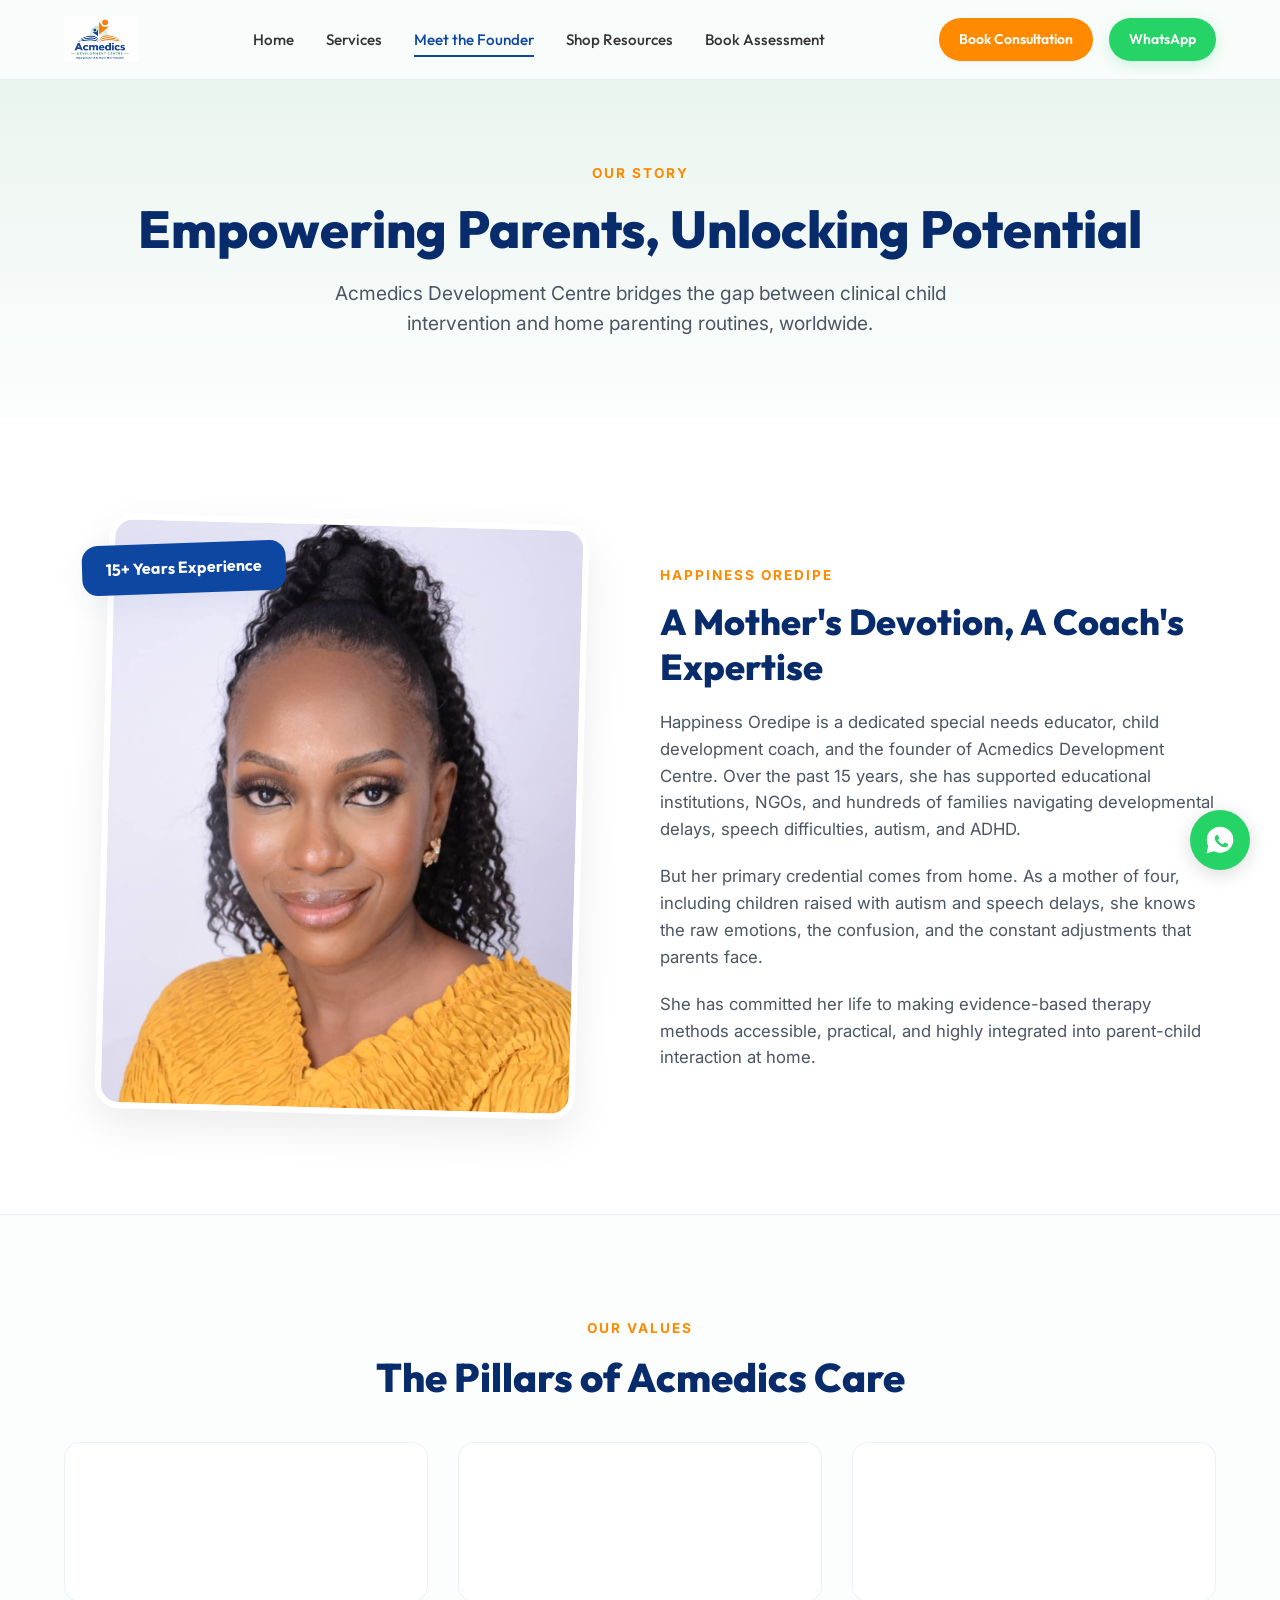
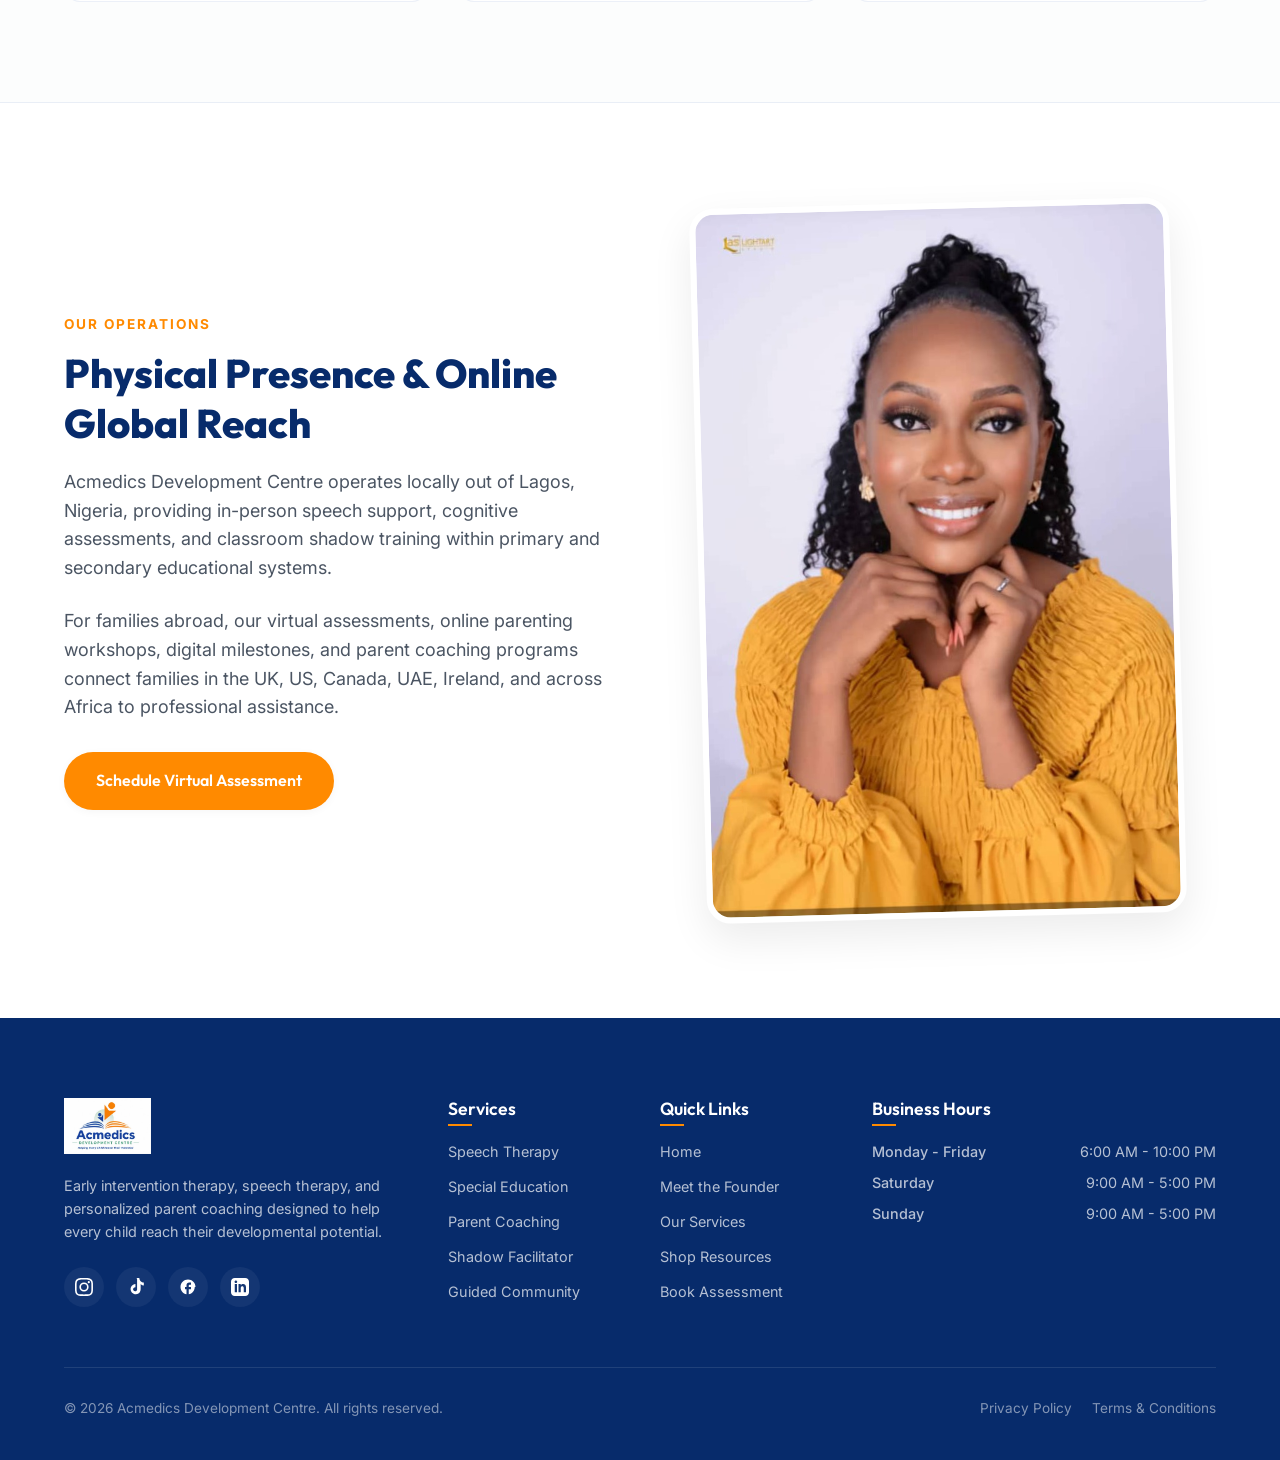
==== commit a1ee9e73: "Fix: Remove redundant body opacity and add fail-safe inline preloader scripts to prevent blank page " ====
--- a/about.html
+++ b/about.html
@@ -21,6 +21,22 @@
       <div class="preloader-bar"><div class="preloader-progress"></div></div>
     </div>
   </div>
+  <script>
+    (function() {
+      var preloader = document.getElementById('preloader');
+      function fadeOut() {
+        if (preloader && !preloader.classList.contains('fade-out')) {
+          preloader.classList.add('fade-out');
+        }
+      }
+      if (document.readyState === 'complete') {
+        fadeOut();
+      } else {
+        window.addEventListener('load', fadeOut);
+        setTimeout(fadeOut, 1200);
+      }
+    })();
+  </script>
 
 
   <!-- ==========================================
--- a/css/style.css
+++ b/css/style.css
@@ -77,12 +77,6 @@
   -webkit-font-smoothing: antialiased;
   -moz-osx-font-smoothing: grayscale;
   overflow-x: hidden;
-  opacity: 0;
-  animation: fadeInPage 0.6s var(--transition-slow) 0.4s forwards;
-}
-
-@keyframes fadeInPage {
-  to { opacity: 1; }
 }
 
 img {
@@ -160,6 +154,7 @@
 
 .preloader.fade-out {
   opacity: 0;
+  visibility: hidden;
   pointer-events: none;
   transform: scale(1.03);
 }
